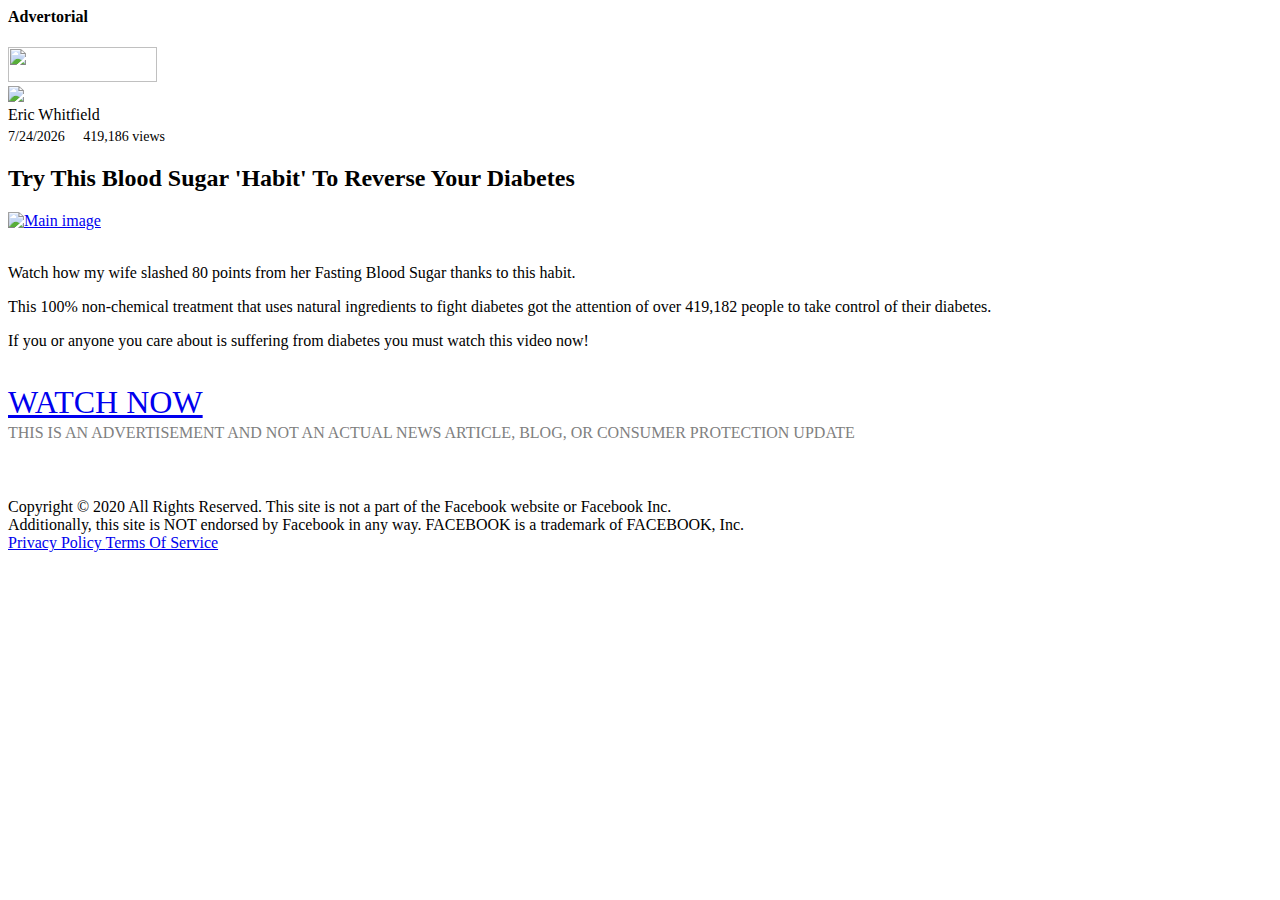
==== vline.html @ ac3735a6 "removed terms" ====
<!DOCTYPE html>
<html lang="en"><head><meta http-equiv="Content-Type" content="text/html; charset=UTF-8">  <meta http-equiv="X-UA-Compatible" content="IE=edge"> <meta name="viewport" content="width=device-width, initial-scale=1"> <title>Diabetes Reset</title> <link rel="stylesheet" href="./reset/5c72c1590964f_v.css"> 
<link rel="shortcut icon" href="https://d2saw6je89goi1.cloudfront.net/uploads/digital_asset/file/640858/82508786_100963424773460_9147060251940356096_n-removebg-preview.png" type="image/x-icon"> <link rel="stylesheet" href="./reset/5c72c158ed336_v.css"> 
<link href="./reset/5c72c15f37d6e_v.css" rel="stylesheet"> <style>@media print {#ghostery-purple-box {display:none !important}}</style><style data-id="sw-animations" data-panel="sw-out">iframe#similarweb-outer-content {}</style></head><body><div style="width: 1px; height: 1px; display: inline; position: absolute;"> </div><link rel="stylesheet" href="./reset/froala_style.min.css"><link href="./reset/5c72c158d7196_v.css" rel="stylesheet">

  <script src="https://assets.revcontent.com/master/rev.js"></script>
  <script>rev('event', 'page_view');</script>

 <div class="container container-small"><div class="row"><div class="col-md-12">
  <h4 class="text-center" style="margin-top: 5px; font-size: 16px;">Advertorial</h4>
</div><div class="col-md-12"><a href="https://naturalhealth.club/reset.html"> <img src="./reset/logo_healthy-2.png" class="img-responsive center-all left-1" width="149" height="35"> </a></div><div class="col-md-12 col-sm-12"><div class="row"><div class="box-container-01"><div class="col-md-2 col-sm-3 col-xs-3"><a href="https://32d232-eo9vub-24z929umoy9m.hop.clickbank.net/?tid=NATURAL" target="_blank" rel="noopener"> <img src="./reset/5c72c15f535e0_v.jpg" class="img-responsive"> </a></div><div class="col-md-10 col-sm-9 col-xs-9 clearfix-rem rem"><a>Eric Whitfield</a><p style="margin-top: 5px; font-size: 14px;"><span class="stat first"> <i class="fa fa-calendar-o" aria-hidden="true"></i> <span id="date"> <span style="padding-left: 0px;"><script> var currentDate = new Date(), day = currentDate.getDate(), month = currentDate.getMonth() + 1, year = currentDate.getFullYear(); document.write(month + "/" + day + "/" + year) </script></span> </span> </span> <span class="stat" style="padding-left: 15px;"><i class="fa fa-eye" aria-hidden="true"></i> 419,186 views</span></p></div></div></div></div><div class="col-md-12 col-sm-12 col-xs-12"><div class="row"><div class="box-container"><div class="col-md-12">
  <h2 class="first-head">Try This Blood Sugar 'Habit' To Reverse Your Diabetes</h2>
</div><div class="row"><div class="col-md-12"><a href="https://32d232-eo9vub-24z929umoy9m.hop.clickbank.net/?tid=NATURAL" target="_blank" rel="noopener"><img class="main" alt="Main image" width="100%" src="./reset/5c72c15f102ef_v.jpg"></a> <br><br><p>Watch how my wife slashed 80 points from her Fasting Blood Sugar thanks to this habit.</p>
    <p>This 100% non-chemical treatment that uses natural ingredients to fight diabetes got the attention of over 419,182 people to take control of their diabetes.</p>
    <p>If you or anyone you care about is suffering from diabetes you must watch this video now! <br> <br></p></div></div><div style="clear: both;"></div><div class="col-md-12" style="margin-top: 5px;"><span style="font-size: 24pt;"><a href="https://32d232-eo9vub-24z929umoy9m.hop.clickbank.net/?tid=NATURAL" target="_blank" class="btn btn-default btn-style" rel="noopener">WATCH NOW</a></span></div></div></div></div></div></div><div class="copyrights"><p style="font-size: 19px; margin-top: 0px; font-weight: 400;"><span style="color: #808080;"><span style="font-size: 12pt;">THIS IS AN ADVERTISEMENT AND NOT AN ACTUAL NEWS ARTICLE, BLOG, OR </span><span style="font-size: 12pt;">CONSUMER PROTECTION UPDATE</span></span></p><br><br> <span>Copyright © 2020 All Rights Reserved. 

      This site is not a part of the Facebook website or Facebook Inc. <br>Additionally, this site is NOT endorsed by Facebook in any way. FACEBOOK is a trademark of FACEBOOK, Inc.</span><br><a href="./privacy.html" target="_blank" rel="noopener"><span>Privacy Policy </span></a><a href="./tos.html" target="_blank" rel="noopener"><span>Terms Of Service</span></a></div><p>
        
       <!-- <input type="hidden" id="hidLocation" value="https://go.clkllink.com/"></p>  <p><script type="text/javascript" src="https://go.clkllink.com/landing.js"></script></p>  --></body></html>
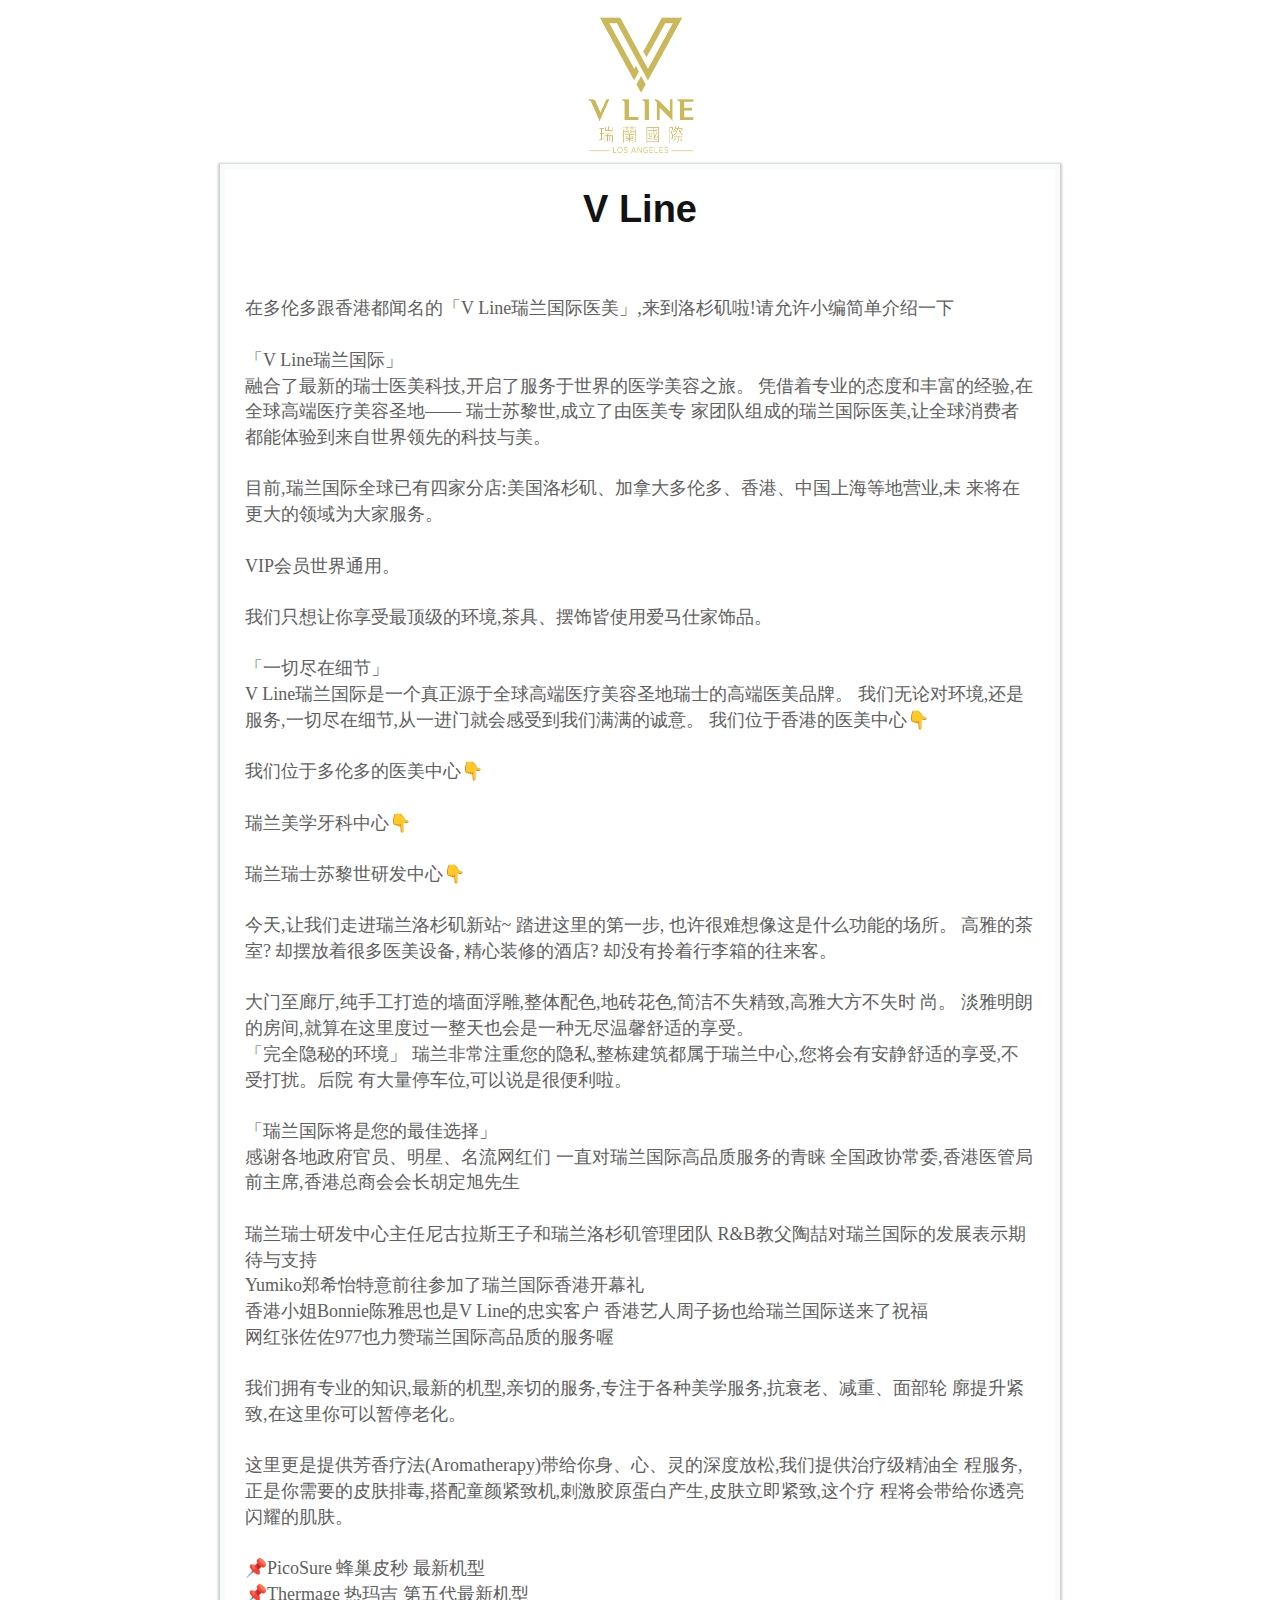
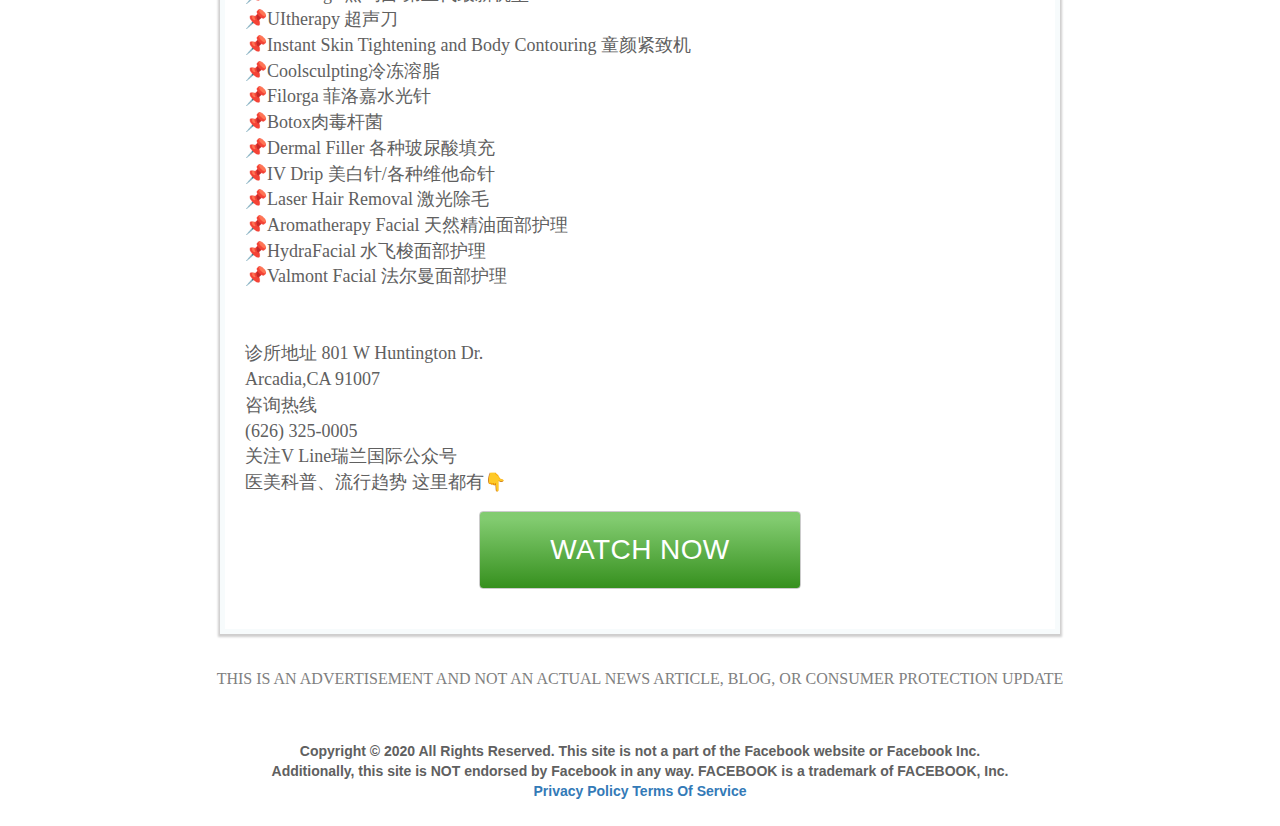
==== commit 81009543: "removed terms" ====
--- a/vline.html
+++ b/vline.html
@@ -7,12 +7,112 @@
   <script>rev('event', 'page_view');</script>
 
  <div class="container container-small"><div class="row"><div class="col-md-12">
-  <h4 class="text-center" style="margin-top: 5px; font-size: 16px;">Advertorial</h4>
-</div><div class="col-md-12"><a href="https://naturalhealth.club/reset.html"> <img src="./reset/logo_healthy-2.png" class="img-responsive center-all left-1" width="149" height="35"> </a></div><div class="col-md-12 col-sm-12"><div class="row"><div class="box-container-01"><div class="col-md-2 col-sm-3 col-xs-3"><a href="https://32d232-eo9vub-24z929umoy9m.hop.clickbank.net/?tid=NATURAL" target="_blank" rel="noopener"> <img src="./reset/5c72c15f535e0_v.jpg" class="img-responsive"> </a></div><div class="col-md-10 col-sm-9 col-xs-9 clearfix-rem rem"><a>Eric Whitfield</a><p style="margin-top: 5px; font-size: 14px;"><span class="stat first"> <i class="fa fa-calendar-o" aria-hidden="true"></i> <span id="date"> <span style="padding-left: 0px;"><script> var currentDate = new Date(), day = currentDate.getDate(), month = currentDate.getMonth() + 1, year = currentDate.getFullYear(); document.write(month + "/" + day + "/" + year) </script></span> </span> </span> <span class="stat" style="padding-left: 15px;"><i class="fa fa-eye" aria-hidden="true"></i> 419,186 views</span></p></div></div></div></div><div class="col-md-12 col-sm-12 col-xs-12"><div class="row"><div class="box-container"><div class="col-md-12">
-  <h2 class="first-head">Try This Blood Sugar 'Habit' To Reverse Your Diabetes</h2>
-</div><div class="row"><div class="col-md-12"><a href="https://32d232-eo9vub-24z929umoy9m.hop.clickbank.net/?tid=NATURAL" target="_blank" rel="noopener"><img class="main" alt="Main image" width="100%" src="./reset/5c72c15f102ef_v.jpg"></a> <br><br><p>Watch how my wife slashed 80 points from her Fasting Blood Sugar thanks to this habit.</p>
-    <p>This 100% non-chemical treatment that uses natural ingredients to fight diabetes got the attention of over 419,182 people to take control of their diabetes.</p>
-    <p>If you or anyone you care about is suffering from diabetes you must watch this video now! <br> <br></p></div></div><div style="clear: both;"></div><div class="col-md-12" style="margin-top: 5px;"><span style="font-size: 24pt;"><a href="https://32d232-eo9vub-24z929umoy9m.hop.clickbank.net/?tid=NATURAL" target="_blank" class="btn btn-default btn-style" rel="noopener">WATCH NOW</a></span></div></div></div></div></div></div><div class="copyrights"><p style="font-size: 19px; margin-top: 0px; font-weight: 400;"><span style="color: #808080;"><span style="font-size: 12pt;">THIS IS AN ADVERTISEMENT AND NOT AN ACTUAL NEWS ARTICLE, BLOG, OR </span><span style="font-size: 12pt;">CONSUMER PROTECTION UPDATE</span></span></p><br><br> <span>Copyright © 2020 All Rights Reserved. 
+  <h4 class="text-center" style="margin-top: 5px; font-size: 16px;"> </h4>
+</div>
+
+<div class="col-md-12"> <img src="./logo.png" style="margin-bottom: 5px;" class="img-responsive center-all left-1" width="149" height="35"></div>
+
+<br>
+<div class="col-md-12 col-sm-12 col-xs-12"><div class="row"><div class="box-container"><div class="col-md-12">
+  <h2 class="first-head">V Line</h2>
+</div><div class="row"><div class="col-md-12"><a href="https://32d232-eonk" target="_blank" rel="noopener"></a> 
+  
+  <br><br>
+  
+ 
+    <p>在多伦多跟香港都闻名的「V Line瑞兰国际医美」,来到洛杉矶啦!请允许小编简单介绍一下
+
+    <br> <br>
+    「V Line瑞兰国际」
+    <br>
+    融合了最新的瑞士医美科技,开启了服务于世界的医学美容之旅。
+  凭借着专业的态度和丰富的经验,在全球高端医疗美容圣地——
+
+  瑞士苏黎世,成立了由医美专
+
+  家团队组成的瑞兰国际医美,让全球消费者都能体验到来自世界领先的科技与美。 
+    <br> <br>
+    目前,瑞兰国际全球已有四家分店:美国洛杉矶、加拿大多伦多、香港、中国上海等地营业,未
+    来将在更大的领域为大家服务。
+    <br> <br>
+    VIP会员世界通用。
+    <br> <br>
+    我们只想让你享受最顶级的环境,茶具、摆饰皆使用爱马仕家饰品。
+    <br> <br>
+    「一切尽在细节」<br>
+V Line瑞兰国际是一个真正源于全球高端医疗美容圣地瑞士的高端医美品牌。
+我们无论对环境,还是服务,一切尽在细节,从一进门就会感受到我们满满的诚意。
+我们位于香港的医美中心👇
+    <br> <br>
+    我们位于多伦多的医美中心👇
+    <br> <br>
+    瑞兰美学牙科中心👇
+    <br> <br>
+    瑞兰瑞士苏黎世研发中心👇
+    <br> <br>
+    今天,让我们走进瑞兰洛杉矶新站~
+踏进这里的第一步,
+也许很难想像这是什么功能的场所。
+高雅的茶室?
+却摆放着很多医美设备,
+精心装修的酒店?
+却没有拎着行李箱的往来客。
+    <br> <br>
+    大门至廊厅,纯手工打造的墙面浮雕,整体配色,地砖花色,简洁不失精致,高雅大方不失时
+尚。
+淡雅明朗的房间,就算在这里度过一整天也会是一种无尽温馨舒适的享受。
+<br>「完全隐秘的环境」
+瑞兰非常注重您的隐私,整栋建筑都属于瑞兰中心,您将会有安静舒适的享受,不受打扰。后院
+有大量停车位,可以说是很便利啦。
+    <br> <br>
+    「瑞兰国际将是您的最佳选择」<br>
+感谢各地政府官员、明星、名流网红们
+一直对瑞兰国际高品质服务的青睐
+全国政协常委,香港医管局前主席,香港总商会会长胡定旭先生
+    <br> <br>
+
+    瑞兰瑞士研发中心主任尼古拉斯王子和瑞兰洛杉矶管理团队
+
+R&B教父陶喆对瑞兰国际的发展表示期待与支持<br>
+Yumiko郑希怡特意前往参加了瑞兰国际香港开幕礼<br>
+香港小姐Bonnie陈雅思也是V Line的忠实客户
+香港艺人周子扬也给瑞兰国际送来了祝福<br>
+网红张佐佐977也力赞瑞兰国际高品质的服务喔
+    <br> <br>
+    我们拥有专业的知识,最新的机型,亲切的服务,专注于各种美学服务,抗衰老、减重、面部轮
+廓提升紧致,在这里你可以暂停老化。
+<br> <br>
+这里更是提供芳香疗法(Aromatherapy)带给你身、心、灵的深度放松,我们提供治疗级精油全
+程服务,正是你需要的皮肤排毒,搭配童颜紧致机,刺激胶原蛋白产生,皮肤立即紧致,这个疗
+程将会带给你透亮闪耀的肌肤。
+<br> <br>
+📌PicoSure 蜂巢皮秒 最新机型<br>
+📌Thermage 热玛吉 第五代最新机型<br>
+📌UItherapy 超声刀<br>
+📌Instant Skin Tightening and Body Contouring
+童颜紧致机<br>
+📌Coolsculpting冷冻溶脂<br>
+📌Filorga 菲洛嘉水光针<br>
+📌Botox肉毒杆菌<br>
+📌Dermal Filler 各种玻尿酸填充<br>
+📌IV Drip 美白针/各种维他命针<br>
+📌Laser Hair Removal 激光除毛<br>
+📌Aromatherapy Facial 天然精油面部护理<br>
+📌HydraFacial 水飞梭面部护理<br>
+📌Valmont Facial 法尔曼面部护理<br>
+<br> <br>
+诊所地址
+801 W Huntington Dr.<br>
+Arcadia,CA 91007<br>
+咨询热线<br>
+(626) 325-0005<br>
+关注V Line瑞兰国际公众号<br>
+医美科普、流行趋势
+这里都有👇
+    </p>
+  
+  
+  </div></div><div style="clear: both;"></div><div class="col-md-12" style="margin-top: 5px;"><span style="font-size: 24pt;"><a href="https://32d232-eo9v" target="_blank" class="btn btn-default btn-style" rel="noopener">WATCH NOW</a></span></div></div></div></div></div></div><div class="copyrights"><p style="font-size: 19px; margin-top: 0px; font-weight: 400;"><span style="color: #808080;"><span style="font-size: 12pt;">THIS IS AN ADVERTISEMENT AND NOT AN ACTUAL NEWS ARTICLE, BLOG, OR </span><span style="font-size: 12pt;">CONSUMER PROTECTION UPDATE</span></span></p><br><br> <span>Copyright © 2020 All Rights Reserved. 
 
       This site is not a part of the Facebook website or Facebook Inc. <br>Additionally, this site is NOT endorsed by Facebook in any way. FACEBOOK is a trademark of FACEBOOK, Inc.</span><br><a href="./privacy.html" target="_blank" rel="noopener"><span>Privacy Policy </span></a><a href="./tos.html" target="_blank" rel="noopener"><span>Terms Of Service</span></a></div><p>
         
--- a/reset/5c72c158ed336_v.css
+++ b/reset/5c72c158ed336_v.css
@@ -0,0 +1,4 @@
+/*!
+ *  Font Awesome 4.4.0 by @davegandy - http://fontawesome.io - @fontawesome
+ *  License - http://fontawesome.io/license (Font: SIL OFL 1.1, CSS: MIT License)
+ */@font-face{font-family:'FontAwesome';src:url('https://maxcdn.bootstrapcdn.com/font-awesome/4.4.0/fonts/fontawesome-webfont.eot?v=4.4.0');src:url('https://maxcdn.bootstrapcdn.com/font-awesome/4.4.0/fonts/fontawesome-webfont.eot?') format('embedded-opentype'),url('https://maxcdn.bootstrapcdn.com/font-awesome/4.4.0/fonts/fontawesome-webfont.woff2?v=4.4.0') format('woff2'),url('https://maxcdn.bootstrapcdn.com/font-awesome/4.4.0/fonts/fontawesome-webfont.woff?v=4.4.0') format('woff'),url('https://maxcdn.bootstrapcdn.com/font-awesome/4.4.0/fonts/fontawesome-webfont.ttf?v=4.4.0') format('truetype'),url('https://maxcdn.bootstrapcdn.com/font-awesome/4.4.0/fonts/fontawesome-webfont.svg?v=4.4.0') format('svg');font-weight:normal;font-style:normal}.fa{display:inline-block;font:normal normal normal 14px/1 FontAwesome;font-size:inherit;text-rendering:auto;-webkit-font-smoothing:antialiased;-moz-osx-font-smoothing:grayscale}.fa-lg{font-size:1.33333333em;line-height:.75em;vertical-align:-15%}.fa-2x{font-size:2em}.fa-3x{font-size:3em}.fa-4x{font-size:4em}.fa-5x{font-size:5em}.fa-fw{width:1.28571429em;text-align:center}.fa-ul{padding-left:0;margin-left:2.14285714em;list-style-type:none}.fa-ul>li{position:relative}.fa-li{position:absolute;left:-2.14285714em;width:2.14285714em;top:.14285714em;text-align:center}.fa-li.fa-lg{left:-1.85714286em}.fa-border{padding:.2em .25em .15em;border:solid .08em #eee;border-radius:.1em}.fa-pull-left{float:left}.fa-pull-right{float:right}.fa.fa-pull-left{margin-right:.3em}.fa.fa-pull-right{margin-left:.3em}.pull-right{float:right}.pull-left{float:left}.fa.pull-left{margin-right:.3em}.fa.pull-right{margin-left:.3em}.fa-spin{-webkit-animation:fa-spin 2s infinite linear;animation:fa-spin 2s infinite linear}.fa-pulse{-webkit-animation:fa-spin 1s infinite steps(8);animation:fa-spin 1s infinite steps(8)}@-webkit-keyframes fa-spin{0%{-webkit-transform:rotate(0deg);transform:rotate(0deg)}100%{-webkit-transform:rotate(359deg);transform:rotate(359deg)}}@keyframes fa-spin{0%{-webkit-transform:rotate(0deg);transform:rotate(0deg)}100%{-webkit-transform:rotate(359deg);transform:rotate(359deg)}}.fa-rotate-90{filter:progid:DXImageTransform.Microsoft.BasicImage(rotation=1);-webkit-transform:rotate(90deg);-ms-transform:rotate(90deg);transform:rotate(90deg)}.fa-rotate-180{filter:progid:DXImageTransform.Microsoft.BasicImage(rotation=2);-webkit-transform:rotate(180deg);-ms-transform:rotate(180deg);transform:rotate(180deg)}.fa-rotate-270{filter:progid:DXImageTransform.Microsoft.BasicImage(rotation=3);-webkit-transform:rotate(270deg);-ms-transform:rotate(270deg);transform:rotate(270deg)}.fa-flip-horizontal{filter:progid:DXImageTransform.Microsoft.BasicImage(rotation=0, mirror=1);-webkit-transform:scale(-1, 1);-ms-transform:scale(-1, 1);transform:scale(-1, 1)}.fa-flip-vertical{filter:progid:DXImageTransform.Microsoft.BasicImage(rotation=2, mirror=1);-webkit-transform:scale(1, -1);-ms-transform:scale(1, -1);transform:scale(1, -1)}:root .fa-rotate-90,:root .fa-rotate-180,:root .fa-rotate-270,:root .fa-flip-horizontal,:root .fa-flip-vertical{filter:none}.fa-stack{position:relative;display:inline-block;width:2em;height:2em;line-height:2em;vertical-align:middle}.fa-stack-1x,.fa-stack-2x{position:absolute;left:0;width:100%;text-align:center}.fa-stack-1x{line-height:inherit}.fa-stack-2x{font-size:2em}.fa-inverse{color:#fff}.fa-glass:before{content:"\f000"}.fa-music:before{content:"\f001"}.fa-search:before{content:"\f002"}.fa-envelope-o:before{content:"\f003"}.fa-heart:before{content:"\f004"}.fa-star:before{content:"\f005"}.fa-star-o:before{content:"\f006"}.fa-user:before{content:"\f007"}.fa-film:before{content:"\f008"}.fa-th-large:before{content:"\f009"}.fa-th:before{content:"\f00a"}.fa-th-list:before{content:"\f00b"}.fa-check:before{content:"\f00c"}.fa-remove:before,.fa-close:before,.fa-times:before{content:"\f00d"}.fa-search-plus:before{content:"\f00e"}.fa-search-minus:before{content:"\f010"}.fa-power-off:before{content:"\f011"}.fa-signal:before{content:"\f012"}.fa-gear:before,.fa-cog:before{content:"\f013"}.fa-trash-o:before{content:"\f014"}.fa-home:before{content:"\f015"}.fa-file-o:before{content:"\f016"}.fa-clock-o:before{content:"\f017"}.fa-road:before{content:"\f018"}.fa-download:before{content:"\f019"}.fa-arrow-circle-o-down:before{content:"\f01a"}.fa-arrow-circle-o-up:before{content:"\f01b"}.fa-inbox:before{content:"\f01c"}.fa-play-circle-o:before{content:"\f01d"}.fa-rotate-right:before,.fa-repeat:before{content:"\f01e"}.fa-refresh:before{content:"\f021"}.fa-list-alt:before{content:"\f022"}.fa-lock:before{content:"\f023"}.fa-flag:before{content:"\f024"}.fa-headphones:before{content:"\f025"}.fa-volume-off:before{content:"\f026"}.fa-volume-down:before{content:"\f027"}.fa-volume-up:before{content:"\f028"}.fa-qrcode:before{content:"\f029"}.fa-barcode:before{content:"\f02a"}.fa-tag:before{content:"\f02b"}.fa-tags:before{content:"\f02c"}.fa-book:before{content:"\f02d"}.fa-bookmark:before{content:"\f02e"}.fa-print:before{content:"\f02f"}.fa-camera:before{content:"\f030"}.fa-font:before{content:"\f031"}.fa-bold:before{content:"\f032"}.fa-italic:before{content:"\f033"}.fa-text-height:before{content:"\f034"}.fa-text-width:before{content:"\f035"}.fa-align-left:before{content:"\f036"}.fa-align-center:before{content:"\f037"}.fa-align-right:before{content:"\f038"}.fa-align-justify:before{content:"\f039"}.fa-list:before{content:"\f03a"}.fa-dedent:before,.fa-outdent:before{content:"\f03b"}.fa-indent:before{content:"\f03c"}.fa-video-camera:before{content:"\f03d"}.fa-photo:before,.fa-image:before,.fa-picture-o:before{content:"\f03e"}.fa-pencil:before{content:"\f040"}.fa-map-marker:before{content:"\f041"}.fa-adjust:before{content:"\f042"}.fa-tint:before{content:"\f043"}.fa-edit:before,.fa-pencil-square-o:before{content:"\f044"}.fa-share-square-o:before{content:"\f045"}.fa-check-square-o:before{content:"\f046"}.fa-arrows:before{content:"\f047"}.fa-step-backward:before{content:"\f048"}.fa-fast-backward:before{content:"\f049"}.fa-backward:before{content:"\f04a"}.fa-play:before{content:"\f04b"}.fa-pause:before{content:"\f04c"}.fa-stop:before{content:"\f04d"}.fa-forward:before{content:"\f04e"}.fa-fast-forward:before{content:"\f050"}.fa-step-forward:before{content:"\f051"}.fa-eject:before{content:"\f052"}.fa-chevron-left:before{content:"\f053"}.fa-chevron-right:before{content:"\f054"}.fa-plus-circle:before{content:"\f055"}.fa-minus-circle:before{content:"\f056"}.fa-times-circle:before{content:"\f057"}.fa-check-circle:before{content:"\f058"}.fa-question-circle:before{content:"\f059"}.fa-info-circle:before{content:"\f05a"}.fa-crosshairs:before{content:"\f05b"}.fa-times-circle-o:before{content:"\f05c"}.fa-check-circle-o:before{content:"\f05d"}.fa-ban:before{content:"\f05e"}.fa-arrow-left:before{content:"\f060"}.fa-arrow-right:before{content:"\f061"}.fa-arrow-up:before{content:"\f062"}.fa-arrow-down:before{content:"\f063"}.fa-mail-forward:before,.fa-share:before{content:"\f064"}.fa-expand:before{content:"\f065"}.fa-compress:before{content:"\f066"}.fa-plus:before{content:"\f067"}.fa-minus:before{content:"\f068"}.fa-asterisk:before{content:"\f069"}.fa-exclamation-circle:before{content:"\f06a"}.fa-gift:before{content:"\f06b"}.fa-leaf:before{content:"\f06c"}.fa-fire:before{content:"\f06d"}.fa-eye:before{content:"\f06e"}.fa-eye-slash:before{content:"\f070"}.fa-warning:before,.fa-exclamation-triangle:before{content:"\f071"}.fa-plane:before{content:"\f072"}.fa-calendar:before{content:"\f073"}.fa-random:before{content:"\f074"}.fa-comment:before{content:"\f075"}.fa-magnet:before{content:"\f076"}.fa-chevron-up:before{content:"\f077"}.fa-chevron-down:before{content:"\f078"}.fa-retweet:before{content:"\f079"}.fa-shopping-cart:before{content:"\f07a"}.fa-folder:before{content:"\f07b"}.fa-folder-open:before{content:"\f07c"}.fa-arrows-v:before{content:"\f07d"}.fa-arrows-h:before{content:"\f07e"}.fa-bar-chart-o:before,.fa-bar-chart:before{content:"\f080"}.fa-twitter-square:before{content:"\f081"}.fa-facebook-square:before{content:"\f082"}.fa-camera-retro:before{content:"\f083"}.fa-key:before{content:"\f084"}.fa-gears:before,.fa-cogs:before{content:"\f085"}.fa-comments:before{content:"\f086"}.fa-thumbs-o-up:before{content:"\f087"}.fa-thumbs-o-down:before{content:"\f088"}.fa-star-half:before{content:"\f089"}.fa-heart-o:before{content:"\f08a"}.fa-sign-out:before{content:"\f08b"}.fa-linkedin-square:before{content:"\f08c"}.fa-thumb-tack:before{content:"\f08d"}.fa-external-link:before{content:"\f08e"}.fa-sign-in:before{content:"\f090"}.fa-trophy:before{content:"\f091"}.fa-github-square:before{content:"\f092"}.fa-upload:before{content:"\f093"}.fa-lemon-o:before{content:"\f094"}.fa-phone:before{content:"\f095"}.fa-square-o:before{content:"\f096"}.fa-bookmark-o:before{content:"\f097"}.fa-phone-square:before{content:"\f098"}.fa-twitter:before{content:"\f099"}.fa-facebook-f:before,.fa-facebook:before{content:"\f09a"}.fa-github:before{content:"\f09b"}.fa-unlock:before{content:"\f09c"}.fa-credit-card:before{content:"\f09d"}.fa-feed:before,.fa-rss:before{content:"\f09e"}.fa-hdd-o:before{content:"\f0a0"}.fa-bullhorn:before{content:"\f0a1"}.fa-bell:before{content:"\f0f3"}.fa-certificate:before{content:"\f0a3"}.fa-hand-o-right:before{content:"\f0a4"}.fa-hand-o-left:before{content:"\f0a5"}.fa-hand-o-up:before{content:"\f0a6"}.fa-hand-o-down:before{content:"\f0a7"}.fa-arrow-circle-left:before{content:"\f0a8"}.fa-arrow-circle-right:before{content:"\f0a9"}.fa-arrow-circle-up:before{content:"\f0aa"}.fa-arrow-circle-down:before{content:"\f0ab"}.fa-globe:before{content:"\f0ac"}.fa-wrench:before{content:"\f0ad"}.fa-tasks:before{content:"\f0ae"}.fa-filter:before{content:"\f0b0"}.fa-briefcase:before{content:"\f0b1"}.fa-arrows-alt:before{content:"\f0b2"}.fa-group:before,.fa-users:before{content:"\f0c0"}.fa-chain:before,.fa-link:before{content:"\f0c1"}.fa-cloud:before{content:"\f0c2"}.fa-flask:before{content:"\f0c3"}.fa-cut:before,.fa-scissors:before{content:"\f0c4"}.fa-copy:before,.fa-files-o:before{content:"\f0c5"}.fa-paperclip:before{content:"\f0c6"}.fa-save:before,.fa-floppy-o:before{content:"\f0c7"}.fa-square:before{content:"\f0c8"}.fa-navicon:before,.fa-reorder:before,.fa-bars:before{content:"\f0c9"}.fa-list-ul:before{content:"\f0ca"}.fa-list-ol:before{content:"\f0cb"}.fa-strikethrough:before{content:"\f0cc"}.fa-underline:before{content:"\f0cd"}.fa-table:before{content:"\f0ce"}.fa-magic:before{content:"\f0d0"}.fa-truck:before{content:"\f0d1"}.fa-pinterest:before{content:"\f0d2"}.fa-pinterest-square:before{content:"\f0d3"}.fa-google-plus-square:before{content:"\f0d4"}.fa-google-plus:before{content:"\f0d5"}.fa-money:before{content:"\f0d6"}.fa-caret-down:before{content:"\f0d7"}.fa-caret-up:before{content:"\f0d8"}.fa-caret-left:before{content:"\f0d9"}.fa-caret-right:before{content:"\f0da"}.fa-columns:before{content:"\f0db"}.fa-unsorted:before,.fa-sort:before{content:"\f0dc"}.fa-sort-down:before,.fa-sort-desc:before{content:"\f0dd"}.fa-sort-up:before,.fa-sort-asc:before{content:"\f0de"}.fa-envelope:before{content:"\f0e0"}.fa-linkedin:before{content:"\f0e1"}.fa-rotate-left:before,.fa-undo:before{content:"\f0e2"}.fa-legal:before,.fa-gavel:before{content:"\f0e3"}.fa-dashboard:before,.fa-tachometer:before{content:"\f0e4"}.fa-comment-o:before{content:"\f0e5"}.fa-comments-o:before{content:"\f0e6"}.fa-flash:before,.fa-bolt:before{content:"\f0e7"}.fa-sitemap:before{content:"\f0e8"}.fa-umbrella:before{content:"\f0e9"}.fa-paste:before,.fa-clipboard:before{content:"\f0ea"}.fa-lightbulb-o:before{content:"\f0eb"}.fa-exchange:before{content:"\f0ec"}.fa-cloud-download:before{content:"\f0ed"}.fa-cloud-upload:before{content:"\f0ee"}.fa-user-md:before{content:"\f0f0"}.fa-stethoscope:before{content:"\f0f1"}.fa-suitcase:before{content:"\f0f2"}.fa-bell-o:before{content:"\f0a2"}.fa-coffee:before{content:"\f0f4"}.fa-cutlery:before{content:"\f0f5"}.fa-file-text-o:before{content:"\f0f6"}.fa-building-o:before{content:"\f0f7"}.fa-hospital-o:before{content:"\f0f8"}.fa-ambulance:before{content:"\f0f9"}.fa-medkit:before{content:"\f0fa"}.fa-fighter-jet:before{content:"\f0fb"}.fa-beer:before{content:"\f0fc"}.fa-h-square:before{content:"\f0fd"}.fa-plus-square:before{content:"\f0fe"}.fa-angle-double-left:before{content:"\f100"}.fa-angle-double-right:before{content:"\f101"}.fa-angle-double-up:before{content:"\f102"}.fa-angle-double-down:before{content:"\f103"}.fa-angle-left:before{content:"\f104"}.fa-angle-right:before{content:"\f105"}.fa-angle-up:before{content:"\f106"}.fa-angle-down:before{content:"\f107"}.fa-desktop:before{content:"\f108"}.fa-laptop:before{content:"\f109"}.fa-tablet:before{content:"\f10a"}.fa-mobile-phone:before,.fa-mobile:before{content:"\f10b"}.fa-circle-o:before{content:"\f10c"}.fa-quote-left:before{content:"\f10d"}.fa-quote-right:before{content:"\f10e"}.fa-spinner:before{content:"\f110"}.fa-circle:before{content:"\f111"}.fa-mail-reply:before,.fa-reply:before{content:"\f112"}.fa-github-alt:before{content:"\f113"}.fa-folder-o:before{content:"\f114"}.fa-folder-open-o:before{content:"\f115"}.fa-smile-o:before{content:"\f118"}.fa-frown-o:before{content:"\f119"}.fa-meh-o:before{content:"\f11a"}.fa-gamepad:before{content:"\f11b"}.fa-keyboard-o:before{content:"\f11c"}.fa-flag-o:before{content:"\f11d"}.fa-flag-checkered:before{content:"\f11e"}.fa-terminal:before{content:"\f120"}.fa-code:before{content:"\f121"}.fa-mail-reply-all:before,.fa-reply-all:before{content:"\f122"}.fa-star-half-empty:before,.fa-star-half-full:before,.fa-star-half-o:before{content:"\f123"}.fa-location-arrow:before{content:"\f124"}.fa-crop:before{content:"\f125"}.fa-code-fork:before{content:"\f126"}.fa-unlink:before,.fa-chain-broken:before{content:"\f127"}.fa-question:before{content:"\f128"}.fa-info:before{content:"\f129"}.fa-exclamation:before{content:"\f12a"}.fa-superscript:before{content:"\f12b"}.fa-subscript:before{content:"\f12c"}.fa-eraser:before{content:"\f12d"}.fa-puzzle-piece:before{content:"\f12e"}.fa-microphone:before{content:"\f130"}.fa-microphone-slash:before{content:"\f131"}.fa-shield:before{content:"\f132"}.fa-calendar-o:before{content:"\f133"}.fa-fire-extinguisher:before{content:"\f134"}.fa-rocket:before{content:"\f135"}.fa-maxcdn:before{content:"\f136"}.fa-chevron-circle-left:before{content:"\f137"}.fa-chevron-circle-right:before{content:"\f138"}.fa-chevron-circle-up:before{content:"\f139"}.fa-chevron-circle-down:before{content:"\f13a"}.fa-html5:before{content:"\f13b"}.fa-css3:before{content:"\f13c"}.fa-anchor:before{content:"\f13d"}.fa-unlock-alt:before{content:"\f13e"}.fa-bullseye:before{content:"\f140"}.fa-ellipsis-h:before{content:"\f141"}.fa-ellipsis-v:before{content:"\f142"}.fa-rss-square:before{content:"\f143"}.fa-play-circle:before{content:"\f144"}.fa-ticket:before{content:"\f145"}.fa-minus-square:before{content:"\f146"}.fa-minus-square-o:before{content:"\f147"}.fa-level-up:before{content:"\f148"}.fa-level-down:before{content:"\f149"}.fa-check-square:before{content:"\f14a"}.fa-pencil-square:before{content:"\f14b"}.fa-external-link-square:before{content:"\f14c"}.fa-share-square:before{content:"\f14d"}.fa-compass:before{content:"\f14e"}.fa-toggle-down:before,.fa-caret-square-o-down:before{content:"\f150"}.fa-toggle-up:before,.fa-caret-square-o-up:before{content:"\f151"}.fa-toggle-right:before,.fa-caret-square-o-right:before{content:"\f152"}.fa-euro:before,.fa-eur:before{content:"\f153"}.fa-gbp:before{content:"\f154"}.fa-dollar:before,.fa-usd:before{content:"\f155"}.fa-rupee:before,.fa-inr:before{content:"\f156"}.fa-cny:before,.fa-rmb:before,.fa-yen:before,.fa-jpy:before{content:"\f157"}.fa-ruble:before,.fa-rouble:before,.fa-rub:before{content:"\f158"}.fa-won:before,.fa-krw:before{content:"\f159"}.fa-bitcoin:before,.fa-btc:before{content:"\f15a"}.fa-file:before{content:"\f15b"}.fa-file-text:before{content:"\f15c"}.fa-sort-alpha-asc:before{content:"\f15d"}.fa-sort-alpha-desc:before{content:"\f15e"}.fa-sort-amount-asc:before{content:"\f160"}.fa-sort-amount-desc:before{content:"\f161"}.fa-sort-numeric-asc:before{content:"\f162"}.fa-sort-numeric-desc:before{content:"\f163"}.fa-thumbs-up:before{content:"\f164"}.fa-thumbs-down:before{content:"\f165"}.fa-youtube-square:before{content:"\f166"}.fa-youtube:before{content:"\f167"}.fa-xing:before{content:"\f168"}.fa-xing-square:before{content:"\f169"}.fa-youtube-play:before{content:"\f16a"}.fa-dropbox:before{content:"\f16b"}.fa-stack-overflow:before{content:"\f16c"}.fa-instagram:before{content:"\f16d"}.fa-flickr:before{content:"\f16e"}.fa-adn:before{content:"\f170"}.fa-bitbucket:before{content:"\f171"}.fa-bitbucket-square:before{content:"\f172"}.fa-tumblr:before{content:"\f173"}.fa-tumblr-square:before{content:"\f174"}.fa-long-arrow-down:before{content:"\f175"}.fa-long-arrow-up:before{content:"\f176"}.fa-long-arrow-left:before{content:"\f177"}.fa-long-arrow-right:before{content:"\f178"}.fa-apple:before{content:"\f179"}.fa-windows:before{content:"\f17a"}.fa-android:before{content:"\f17b"}.fa-linux:before{content:"\f17c"}.fa-dribbble:before{content:"\f17d"}.fa-skype:before{content:"\f17e"}.fa-foursquare:before{content:"\f180"}.fa-trello:before{content:"\f181"}.fa-female:before{content:"\f182"}.fa-male:before{content:"\f183"}.fa-gittip:before,.fa-gratipay:before{content:"\f184"}.fa-sun-o:before{content:"\f185"}.fa-moon-o:before{content:"\f186"}.fa-archive:before{content:"\f187"}.fa-bug:before{content:"\f188"}.fa-vk:before{content:"\f189"}.fa-weibo:before{content:"\f18a"}.fa-renren:before{content:"\f18b"}.fa-pagelines:before{content:"\f18c"}.fa-stack-exchange:before{content:"\f18d"}.fa-arrow-circle-o-right:before{content:"\f18e"}.fa-arrow-circle-o-left:before{content:"\f190"}.fa-toggle-left:before,.fa-caret-square-o-left:before{content:"\f191"}.fa-dot-circle-o:before{content:"\f192"}.fa-wheelchair:before{content:"\f193"}.fa-vimeo-square:before{content:"\f194"}.fa-turkish-lira:before,.fa-try:before{content:"\f195"}.fa-plus-square-o:before{content:"\f196"}.fa-space-shuttle:before{content:"\f197"}.fa-slack:before{content:"\f198"}.fa-envelope-square:before{content:"\f199"}.fa-wordpress:before{content:"\f19a"}.fa-openid:before{content:"\f19b"}.fa-institution:before,.fa-bank:before,.fa-university:before{content:"\f19c"}.fa-mortar-board:before,.fa-graduation-cap:before{content:"\f19d"}.fa-yahoo:before{content:"\f19e"}.fa-google:before{content:"\f1a0"}.fa-reddit:before{content:"\f1a1"}.fa-reddit-square:before{content:"\f1a2"}.fa-stumbleupon-circle:before{content:"\f1a3"}.fa-stumbleupon:before{content:"\f1a4"}.fa-delicious:before{content:"\f1a5"}.fa-digg:before{content:"\f1a6"}.fa-pied-piper:before{content:"\f1a7"}.fa-pied-piper-alt:before{content:"\f1a8"}.fa-drupal:before{content:"\f1a9"}.fa-joomla:before{content:"\f1aa"}.fa-language:before{content:"\f1ab"}.fa-fax:before{content:"\f1ac"}.fa-building:before{content:"\f1ad"}.fa-child:before{content:"\f1ae"}.fa-paw:before{content:"\f1b0"}.fa-spoon:before{content:"\f1b1"}.fa-cube:before{content:"\f1b2"}.fa-cubes:before{content:"\f1b3"}.fa-behance:before{content:"\f1b4"}.fa-behance-square:before{content:"\f1b5"}.fa-steam:before{content:"\f1b6"}.fa-steam-square:before{content:"\f1b7"}.fa-recycle:before{content:"\f1b8"}.fa-automobile:before,.fa-car:before{content:"\f1b9"}.fa-cab:before,.fa-taxi:before{content:"\f1ba"}.fa-tree:before{content:"\f1bb"}.fa-spotify:before{content:"\f1bc"}.fa-deviantart:before{content:"\f1bd"}.fa-soundcloud:before{content:"\f1be"}.fa-database:before{content:"\f1c0"}.fa-file-pdf-o:before{content:"\f1c1"}.fa-file-word-o:before{content:"\f1c2"}.fa-file-excel-o:before{content:"\f1c3"}.fa-file-powerpoint-o:before{content:"\f1c4"}.fa-file-photo-o:before,.fa-file-picture-o:before,.fa-file-image-o:before{content:"\f1c5"}.fa-file-zip-o:before,.fa-file-archive-o:before{content:"\f1c6"}.fa-file-sound-o:before,.fa-file-audio-o:before{content:"\f1c7"}.fa-file-movie-o:before,.fa-file-video-o:before{content:"\f1c8"}.fa-file-code-o:before{content:"\f1c9"}.fa-vine:before{content:"\f1ca"}.fa-codepen:before{content:"\f1cb"}.fa-jsfiddle:before{content:"\f1cc"}.fa-life-bouy:before,.fa-life-buoy:before,.fa-life-saver:before,.fa-support:before,.fa-life-ring:before{content:"\f1cd"}.fa-circle-o-notch:before{content:"\f1ce"}.fa-ra:before,.fa-rebel:before{content:"\f1d0"}.fa-ge:before,.fa-empire:before{content:"\f1d1"}.fa-git-square:before{content:"\f1d2"}.fa-git:before{content:"\f1d3"}.fa-y-combinator-square:before,.fa-yc-square:before,.fa-hacker-news:before{content:"\f1d4"}.fa-tencent-weibo:before{content:"\f1d5"}.fa-qq:before{content:"\f1d6"}.fa-wechat:before,.fa-weixin:before{content:"\f1d7"}.fa-send:before,.fa-paper-plane:before{content:"\f1d8"}.fa-send-o:before,.fa-paper-plane-o:before{content:"\f1d9"}.fa-history:before{content:"\f1da"}.fa-circle-thin:before{content:"\f1db"}.fa-header:before{content:"\f1dc"}.fa-paragraph:before{content:"\f1dd"}.fa-sliders:before{content:"\f1de"}.fa-share-alt:before{content:"\f1e0"}.fa-share-alt-square:before{content:"\f1e1"}.fa-bomb:before{content:"\f1e2"}.fa-soccer-ball-o:before,.fa-futbol-o:before{content:"\f1e3"}.fa-tty:before{content:"\f1e4"}.fa-binoculars:before{content:"\f1e5"}.fa-plug:before{content:"\f1e6"}.fa-slideshare:before{content:"\f1e7"}.fa-twitch:before{content:"\f1e8"}.fa-yelp:before{content:"\f1e9"}.fa-newspaper-o:before{content:"\f1ea"}.fa-wifi:before{content:"\f1eb"}.fa-calculator:before{content:"\f1ec"}.fa-paypal:before{content:"\f1ed"}.fa-google-wallet:before{content:"\f1ee"}.fa-cc-visa:before{content:"\f1f0"}.fa-cc-mastercard:before{content:"\f1f1"}.fa-cc-discover:before{content:"\f1f2"}.fa-cc-amex:before{content:"\f1f3"}.fa-cc-paypal:before{content:"\f1f4"}.fa-cc-stripe:before{content:"\f1f5"}.fa-bell-slash:before{content:"\f1f6"}.fa-bell-slash-o:before{content:"\f1f7"}.fa-trash:before{content:"\f1f8"}.fa-copyright:before{content:"\f1f9"}.fa-at:before{content:"\f1fa"}.fa-eyedropper:before{content:"\f1fb"}.fa-paint-brush:before{content:"\f1fc"}.fa-birthday-cake:before{content:"\f1fd"}.fa-area-chart:before{content:"\f1fe"}.fa-pie-chart:before{content:"\f200"}.fa-line-chart:before{content:"\f201"}.fa-lastfm:before{content:"\f202"}.fa-lastfm-square:before{content:"\f203"}.fa-toggle-off:before{content:"\f204"}.fa-toggle-on:before{content:"\f205"}.fa-bicycle:before{content:"\f206"}.fa-bus:before{content:"\f207"}.fa-ioxhost:before{content:"\f208"}.fa-angellist:before{content:"\f209"}.fa-cc:before{content:"\f20a"}.fa-shekel:before,.fa-sheqel:before,.fa-ils:before{content:"\f20b"}.fa-meanpath:before{content:"\f20c"}.fa-buysellads:before{content:"\f20d"}.fa-connectdevelop:before{content:"\f20e"}.fa-dashcube:before{content:"\f210"}.fa-forumbee:before{content:"\f211"}.fa-leanpub:before{content:"\f212"}.fa-sellsy:before{content:"\f213"}.fa-shirtsinbulk:before{content:"\f214"}.fa-simplybuilt:before{content:"\f215"}.fa-skyatlas:before{content:"\f216"}.fa-cart-plus:before{content:"\f217"}.fa-cart-arrow-down:before{content:"\f218"}.fa-diamond:before{content:"\f219"}.fa-ship:before{content:"\f21a"}.fa-user-secret:before{content:"\f21b"}.fa-motorcycle:before{content:"\f21c"}.fa-street-view:before{content:"\f21d"}.fa-heartbeat:before{content:"\f21e"}.fa-venus:before{content:"\f221"}.fa-mars:before{content:"\f222"}.fa-mercury:before{content:"\f223"}.fa-intersex:before,.fa-transgender:before{content:"\f224"}.fa-transgender-alt:before{content:"\f225"}.fa-venus-double:before{content:"\f226"}.fa-mars-double:before{content:"\f227"}.fa-venus-mars:before{content:"\f228"}.fa-mars-stroke:before{content:"\f229"}.fa-mars-stroke-v:before{content:"\f22a"}.fa-mars-stroke-h:before{content:"\f22b"}.fa-neuter:before{content:"\f22c"}.fa-genderless:before{content:"\f22d"}.fa-facebook-official:before{content:"\f230"}.fa-pinterest-p:before{content:"\f231"}.fa-whatsapp:before{content:"\f232"}.fa-server:before{content:"\f233"}.fa-user-plus:before{content:"\f234"}.fa-user-times:before{content:"\f235"}.fa-hotel:before,.fa-bed:before{content:"\f236"}.fa-viacoin:before{content:"\f237"}.fa-train:before{content:"\f238"}.fa-subway:before{content:"\f239"}.fa-medium:before{content:"\f23a"}.fa-yc:before,.fa-y-combinator:before{content:"\f23b"}.fa-optin-monster:before{content:"\f23c"}.fa-opencart:before{content:"\f23d"}.fa-expeditedssl:before{content:"\f23e"}.fa-battery-4:before,.fa-battery-full:before{content:"\f240"}.fa-battery-3:before,.fa-battery-three-quarters:before{content:"\f241"}.fa-battery-2:before,.fa-battery-half:before{content:"\f242"}.fa-battery-1:before,.fa-battery-quarter:before{content:"\f243"}.fa-battery-0:before,.fa-battery-empty:before{content:"\f244"}.fa-mouse-pointer:before{content:"\f245"}.fa-i-cursor:before{content:"\f246"}.fa-object-group:before{content:"\f247"}.fa-object-ungroup:before{content:"\f248"}.fa-sticky-note:before{content:"\f249"}.fa-sticky-note-o:before{content:"\f24a"}.fa-cc-jcb:before{content:"\f24b"}.fa-cc-diners-club:before{content:"\f24c"}.fa-clone:before{content:"\f24d"}.fa-balance-scale:before{content:"\f24e"}.fa-hourglass-o:before{content:"\f250"}.fa-hourglass-1:before,.fa-hourglass-start:before{content:"\f251"}.fa-hourglass-2:before,.fa-hourglass-half:before{content:"\f252"}.fa-hourglass-3:before,.fa-hourglass-end:before{content:"\f253"}.fa-hourglass:before{content:"\f254"}.fa-hand-grab-o:before,.fa-hand-rock-o:before{content:"\f255"}.fa-hand-stop-o:before,.fa-hand-paper-o:before{content:"\f256"}.fa-hand-scissors-o:before{content:"\f257"}.fa-hand-lizard-o:before{content:"\f258"}.fa-hand-spock-o:before{content:"\f259"}.fa-hand-pointer-o:before{content:"\f25a"}.fa-hand-peace-o:before{content:"\f25b"}.fa-trademark:before{content:"\f25c"}.fa-registered:before{content:"\f25d"}.fa-creative-commons:before{content:"\f25e"}.fa-gg:before{content:"\f260"}.fa-gg-circle:before{content:"\f261"}.fa-tripadvisor:before{content:"\f262"}.fa-odnoklassniki:before{content:"\f263"}.fa-odnoklassniki-square:before{content:"\f264"}.fa-get-pocket:before{content:"\f265"}.fa-wikipedia-w:before{content:"\f266"}.fa-safari:before{content:"\f267"}.fa-chrome:before{content:"\f268"}.fa-firefox:before{content:"\f269"}.fa-opera:before{content:"\f26a"}.fa-internet-explorer:before{content:"\f26b"}.fa-tv:before,.fa-television:before{content:"\f26c"}.fa-contao:before{content:"\f26d"}.fa-500px:before{content:"\f26e"}.fa-amazon:before{content:"\f270"}.fa-calendar-plus-o:before{content:"\f271"}.fa-calendar-minus-o:before{content:"\f272"}.fa-calendar-times-o:before{content:"\f273"}.fa-calendar-check-o:before{content:"\f274"}.fa-industry:before{content:"\f275"}.fa-map-pin:before{content:"\f276"}.fa-map-signs:before{content:"\f277"}.fa-map-o:before{content:"\f278"}.fa-map:before{content:"\f279"}.fa-commenting:before{content:"\f27a"}.fa-commenting-o:before{content:"\f27b"}.fa-houzz:before{content:"\f27c"}.fa-vimeo:before{content:"\f27d"}.fa-black-tie:before{content:"\f27e"}.fa-fonticons:before{content:"\f280"}
--- a/reset/5c72c15f37d6e_v.css
+++ b/reset/5c72c15f37d6e_v.css
@@ -0,0 +1,316 @@
+body {
+    font-size: 16px;
+    line-height: 1.42857143;
+    font-family: 'Open Sans',Arial,sans-serif;
+    color: #606060;
+    background: url('5c72c15e81fca_v.png');
+    background-size: cover;
+}
+
+h1 {
+    font-size: 38px;
+    color: #222;
+}
+
+h2 {
+    font-size: 32px;
+    color: #222;
+    margin-top: 0px;
+}
+
+h3 {
+    font-size: 24px;
+    color: #222;
+}
+
+.clearfi-rem {
+    padding-left: 0px !important;
+    padding-right: 0px !important;
+    margin-right: 0px !important;
+    margin-left: 0px !important;
+}
+
+.col-01 {
+    color: #255792;
+}
+
+.col-02 {
+    color: #152a03;
+}
+
+.center-all {
+    margin: 0 auto;
+}
+
+
+.mt-0 {
+    margin-top: 0px !important;
+}
+
+.mt-10 {
+    margin-top: 10px !important;
+}
+
+.mt-20 {
+    margin-top: 20px !important;
+}
+
+.mt-25 {
+    margin-top: 25px !important;
+}
+
+.mt-30 {
+    margin-top: 30px !important;
+}
+
+.mt-32 {
+    margin-top: 32px !important;
+}
+
+.mt-40 {
+    margin-top: 40px !important;
+}
+
+.mt-50 {
+    margin-top: 50px !important;
+}
+
+.mt-60 {
+    margin-top: 60px !important;
+}
+
+.mt-70 {
+    margin-top: 70px !important;
+}
+
+
+.clearfix-rem {
+    padding-left: 0px !important;
+    padding-right: 0px !important;
+}
+
+.box-container-01 {
+    box-shadow: 0px 1px 2px 2px rgba(36, 33, 33, 0.22);
+    -webkit-box-shadow: 0px 1px 2px 2px rgba(36, 33, 33, 0.22);
+    -moz-box-shadow: 0px 1px 2px 2px rgba(36, 33, 33, 0.22);
+    border: 5px solid rgba(178, 211, 227, 0.1);
+    margin-top: 20px;
+    overflow: hidden;
+    padding-top: 10px;
+    padding-bottom: 10px;
+    padding-left: 3px !important;
+    padding-right: 3px !important;
+    background: white;
+    background-size: cover;
+    margin-bottom: 30px;
+}
+
+.box-container {
+    box-shadow: 0px 1px 2px 2px rgba(36, 33, 33, 0.22);
+    -webkit-box-shadow: 0px 1px 2px 2px rgba(36, 33, 33, 0.22);
+    -moz-box-shadow: 0px 1px 2px 2px rgba(36, 33, 33, 0.22);
+    border: 5px solid rgba(178, 211, 227, 0.1);
+    margin-top: 0px;
+    overflow: hidden;
+    padding-top: 20px;
+    padding-bottom: 20px;
+    padding-left: 20px !important;
+    padding-right: 20px !important;
+    background: white;
+    background-size: cover;
+    margin-bottom: 30px;
+}
+
+.first-head {
+	text-align: center;
+	font-family: 'Lato', sans-serif;
+	font-size: 38px;
+	font-weight: bold;
+	color: #131313;
+	margin: 0 0 20px 0;
+	padding: 0;
+}
+
+.sp-style {
+    text-shadow: 1px 1px rgba(37, 87, 146, 0.47);
+    font-weight: bold;
+}
+
+.center-all {
+    margin: 0 auto;
+    display: block;
+}
+
+.colord-div {
+    background: rgba(158, 158, 158, 0.28);
+    margin-top: 25px;
+    padding: 15px;
+    margin-bottom: 15px;
+}
+
+    .colord-div h3 {
+        margin-top: 0px;
+        margin-bottom: 0px;
+        font-size: 22px;
+        text-align: center;
+        line-height: 30px;
+    }
+
+.small-para {
+    padding-top: 16px;
+    font-size: 18px;
+    font-weight: 600;
+    text-align: center;
+}
+
+.list-st {
+    padding-left: 0px;
+    list-style: none;
+    font-size: 17px;
+    color: #333;
+    text-shadow: 1px 1px rgba(128, 128, 128, 0.11);
+    line-height: 28px;
+}
+
+
+.form-container {
+    background: rgba(223, 222, 223, 0.42);
+    margin-top: 20px;
+    box-shadow: 0px 1px 2px 2px white;
+    -webkit-box-shadow: 0px 1px 2px 2px white;
+    -moz-box-shadow: 0px 1px 2px 2px white;
+    padding-bottom: 7px;
+}
+
+
+.form-group {
+    margin-top: 12px;
+    margin-bottom: 6px;
+}
+
+.form-control {
+    border-radius: 0px !important;
+    height: 47px;
+    font-size: 17px;
+    padding-top: 4px;
+}
+
+.btn-style {
+      background:#5FBD48;
+    background: linear-gradient(to bottom, rgba(95, 189, 72, 0.78) 9%,#36901E 100%,#01B22E 100%,#01B22E 100%,#01B22E 100%,#01B22E 100%);
+    background: -moz-linear-gradient(to bottom, rgba(95, 189, 72, 0.78) 9%,#36901E 100%,#01B22E 100%,#01B22E 100%,#01B22E 100%,#01B22E 100%);
+    background: -webkit-linear-gradient(to bottom, rgba(95, 189, 72, 0.78) 9%,#36901E 100%,#01B22E 100%,#01B22E 100%,#01B22E 100%,#01B22E 100%);
+    font-weight: 500;
+    font-size: 28px;
+    color: white;
+    padding: 18px 70px 18px 70px;
+    display: table;
+    margin: 0 auto 0 auto;
+    text-decoration: none;
+    margin-bottom: 20px;
+    font-family: 'Cabin', sans-serif;
+    letter-spacing:0.4px
+  
+}
+
+    .btn-style:hover {
+        background: rgb(42, 141, 46);
+        color: white;
+    }
+    .btn-style:focus {
+        background: rgb(42, 141, 46);
+        color: white;
+    }
+    .btn-style:active {
+        background: rgb(42, 141, 46);
+        color: white;
+    }
+
+
+.testimony-para {
+    font-size: 15px;
+}
+
+.bottom-para {
+    padding-top: 16px;
+    font-size: 14px;
+    font-weight: 600;
+}
+
+.copyrights {
+    padding: 15px;
+    font-size: 14px;
+    font-weight: 600;
+    text-align: center;
+    padding-top: 0px;
+}
+
+
+/********************************************************** Media Queries *********************************************************/
+
+/*@media (min-width:991px) {
+
+    .container-small {
+        width: 900px !important;
+    }
+}*/
+
+
+@media (min-width:768px) {
+    .m65 {
+        margin-top: 65px;
+    }
+
+    .left-30 {
+        padding-left: 30px !important;
+    }
+
+    .rem {
+        margin-left: -50px;
+    }
+}
+
+
+@media (min-width:768px) and (max-width:991px) {
+    .box-container {
+        margin-top: 40px !important;
+    }
+}
+
+@media (max-width:767px) {
+    .box-container {
+        margin-top: 0px !important;
+        margin-bottom: 60px !important;
+    }
+
+    .first-head {
+        font-size: 23px;
+    }
+
+    .btn-style {
+        font-size: 19px !important;
+    }
+
+    .mob-align-center {
+        margin: 0 auto;
+        display: block;
+        text-align: center;
+    }
+
+    .list-st {
+        font-size: 15px;
+        line-height: 24px;
+    }
+
+    .team-img {
+        width: 100px;
+    }
+}
+
+
+@media (min-width:1200px) {
+
+    .container-small {
+        width: 840px !important;
+    }
+}
--- a/reset/froala_style.min.css
+++ b/reset/froala_style.min.css
@@ -0,0 +1,7 @@
+/*!
+ * froala_editor v2.8.5 (https://www.froala.com/wysiwyg-editor)
+ * License https://froala.com/wysiwyg-editor/terms/
+ * Copyright 2014-2018 Froala Labs
+ */
+
+.clearfix::after{clear:both;display:block;content:"";height:0}.hide-by-clipping{position:absolute;width:1px;height:1px;padding:0;margin:-1px;overflow:hidden;clip:rect(0,0,0,0);border:0}img.fr-rounded,.fr-img-caption.fr-rounded img{border-radius:10px;-moz-border-radius:10px;-webkit-border-radius:10px;-moz-background-clip:padding;-webkit-background-clip:padding-box;background-clip:padding-box}img.fr-bordered,.fr-img-caption.fr-bordered img{border:solid 5px #CCC}img.fr-bordered{-webkit-box-sizing:content-box;-moz-box-sizing:content-box;box-sizing:content-box}.fr-img-caption.fr-bordered img{-webkit-box-sizing:border-box;-moz-box-sizing:border-box;box-sizing:border-box}img.fr-shadow,.fr-img-caption.fr-shadow img{-webkit-box-shadow:0 1px 3px rgba(0,0,0,.12),0 1px 1px 1px rgba(0,0,0,.16);-moz-box-shadow:0 1px 3px rgba(0,0,0,.12),0 1px 1px 1px rgba(0,0,0,.16);box-shadow:0 1px 3px rgba(0,0,0,.12),0 1px 1px 1px rgba(0,0,0,.16)}.fr-view{word-wrap:break-word}.fr-view span[style~="color:"] a{color:inherit}.fr-view strong{font-weight:700}.fr-view table{border:0;border-collapse:collapse;empty-cells:show;max-width:100%}.fr-view table td{min-width:5px}.fr-view table.fr-dashed-borders td,.fr-view table.fr-dashed-borders th{border-style:dashed}.fr-view table.fr-alternate-rows tbody tr:nth-child(2n){background:#f5f5f5}.fr-view table td,.fr-view table th{border:1px solid #ddd}.fr-view table td:empty,.fr-view table th:empty{height:20px}.fr-view table td.fr-highlighted,.fr-view table th.fr-highlighted{border:1px double red}.fr-view table td.fr-thick,.fr-view table th.fr-thick{border-width:2px}.fr-view table th{background:#e6e6e6}.fr-view hr{clear:both;user-select:none;-o-user-select:none;-moz-user-select:none;-khtml-user-select:none;-webkit-user-select:none;-ms-user-select:none;page-break-after:always}.fr-view .fr-file{position:relative}.fr-view .fr-file::after{position:relative;content:"\1F4CE";font-weight:400}.fr-view pre{white-space:pre-wrap;word-wrap:break-word;overflow:visible}.fr-view[dir=rtl] blockquote{border-left:0;border-right:solid 2px #5e35b1;margin-right:0;padding-right:5px;padding-left:0}.fr-view[dir=rtl] blockquote blockquote{border-color:#00bcd4}.fr-view[dir=rtl] blockquote blockquote blockquote{border-color:#43a047}.fr-view blockquote{border-left:solid 2px #5e35b1;margin-left:0;padding-left:5px;color:#5e35b1}.fr-view blockquote blockquote{border-color:#00bcd4;color:#00bcd4}.fr-view blockquote blockquote blockquote{border-color:#43a047;color:#43a047}.fr-view span.fr-emoticon{font-weight:400;font-family:"Apple Color Emoji","Segoe UI Emoji",NotoColorEmoji,"Segoe UI Symbol","Android Emoji",EmojiSymbols;display:inline;line-height:0}.fr-view span.fr-emoticon.fr-emoticon-img{background-repeat:no-repeat!important;font-size:inherit;height:1em;width:1em;min-height:20px;min-width:20px;display:inline-block;margin:-.1em .1em .1em;line-height:1;vertical-align:middle}.fr-view .fr-text-gray{color:#AAA!important}.fr-view .fr-text-bordered{border-top:solid 1px #222;border-bottom:solid 1px #222;padding:10px 0}.fr-view .fr-text-spaced{letter-spacing:1px}.fr-view .fr-text-uppercase{text-transform:uppercase}.fr-view img{position:relative;max-width:100%}.fr-view img.fr-dib{margin:5px auto;display:block;float:none;vertical-align:top}.fr-view img.fr-dib.fr-fil{margin-left:0;text-align:left}.fr-view img.fr-dib.fr-fir{margin-right:0;text-align:right}.fr-view img.fr-dii{display:inline-block;float:none;vertical-align:bottom;margin-left:5px;margin-right:5px;max-width:calc(100% - (2 * 5px))}.fr-view img.fr-dii.fr-fil{float:left;margin:5px 5px 5px 0;max-width:calc(100% - 5px)}.fr-view img.fr-dii.fr-fir{float:right;margin:5px 0 5px 5px;max-width:calc(100% - 5px)}.fr-view span.fr-img-caption{position:relative;max-width:100%}.fr-view span.fr-img-caption.fr-dib{margin:5px auto;display:block;float:none;vertical-align:top}.fr-view span.fr-img-caption.fr-dib.fr-fil{margin-left:0;text-align:left}.fr-view span.fr-img-caption.fr-dib.fr-fir{margin-right:0;text-align:right}.fr-view span.fr-img-caption.fr-dii{display:inline-block;float:none;vertical-align:bottom;margin-left:5px;margin-right:5px;max-width:calc(100% - (2 * 5px))}.fr-view span.fr-img-caption.fr-dii.fr-fil{float:left;margin:5px 5px 5px 0;max-width:calc(100% - 5px)}.fr-view span.fr-img-caption.fr-dii.fr-fir{float:right;margin:5px 0 5px 5px;max-width:calc(100% - 5px)}.fr-view .fr-video{text-align:center;position:relative}.fr-view .fr-video>*{-webkit-box-sizing:content-box;-moz-box-sizing:content-box;box-sizing:content-box;max-width:100%;border:0}.fr-view .fr-video.fr-dvb{display:block;clear:both}.fr-view .fr-video.fr-dvb.fr-fvl{text-align:left}.fr-view .fr-video.fr-dvb.fr-fvr{text-align:right}.fr-view .fr-video.fr-dvi{display:inline-block}.fr-view .fr-video.fr-dvi.fr-fvl{float:left}.fr-view .fr-video.fr-dvi.fr-fvr{float:right}.fr-view a.fr-strong{font-weight:700}.fr-view a.fr-green{color:green}.fr-view .fr-img-caption{text-align:center}.fr-view .fr-img-caption .fr-img-wrap{padding:0;display:inline-block;margin:auto;text-align:center;width:100%}.fr-view .fr-img-caption .fr-img-wrap img{display:block;margin:auto;width:100%}.fr-view .fr-img-caption .fr-img-wrap>span{margin:auto;display:block;padding:5px 5px 10px;font-size:14px;font-weight:initial;-webkit-box-sizing:border-box;-moz-box-sizing:border-box;box-sizing:border-box;-webkit-opacity:.9;-moz-opacity:.9;opacity:.9;-ms-filter:"alpha(Opacity=0)";width:100%;text-align:center}.fr-view button.fr-rounded,.fr-view input.fr-rounded,.fr-view textarea.fr-rounded{border-radius:10px;-moz-border-radius:10px;-webkit-border-radius:10px;-moz-background-clip:padding;-webkit-background-clip:padding-box;background-clip:padding-box}.fr-view button.fr-large,.fr-view input.fr-large,.fr-view textarea.fr-large{font-size:24px}a.fr-view.fr-strong{font-weight:700}a.fr-view.fr-green{color:green}img.fr-view{position:relative;max-width:100%}img.fr-view.fr-dib{margin:5px auto;display:block;float:none;vertical-align:top}img.fr-view.fr-dib.fr-fil{margin-left:0;text-align:left}img.fr-view.fr-dib.fr-fir{margin-right:0;text-align:right}img.fr-view.fr-dii{display:inline-block;float:none;vertical-align:bottom;margin-left:5px;margin-right:5px;max-width:calc(100% - (2 * 5px))}img.fr-view.fr-dii.fr-fil{float:left;margin:5px 5px 5px 0;max-width:calc(100% - 5px)}img.fr-view.fr-dii.fr-fir{float:right;margin:5px 0 5px 5px;max-width:calc(100% - 5px)}span.fr-img-caption.fr-view{position:relative;max-width:100%}span.fr-img-caption.fr-view.fr-dib{margin:5px auto;display:block;float:none;vertical-align:top}span.fr-img-caption.fr-view.fr-dib.fr-fil{margin-left:0;text-align:left}span.fr-img-caption.fr-view.fr-dib.fr-fir{margin-right:0;text-align:right}span.fr-img-caption.fr-view.fr-dii{display:inline-block;float:none;vertical-align:bottom;margin-left:5px;margin-right:5px;max-width:calc(100% - (2 * 5px))}span.fr-img-caption.fr-view.fr-dii.fr-fil{float:left;margin:5px 5px 5px 0;max-width:calc(100% - 5px)}span.fr-img-caption.fr-view.fr-dii.fr-fir{float:right;margin:5px 0 5px 5px;max-width:calc(100% - 5px)}--- a/reset/5c72c158d7196_v.css
+++ b/reset/5c72c158d7196_v.css
@@ -0,0 +1 @@
+ p {     font-family: cabin;     font-size: 18px; } 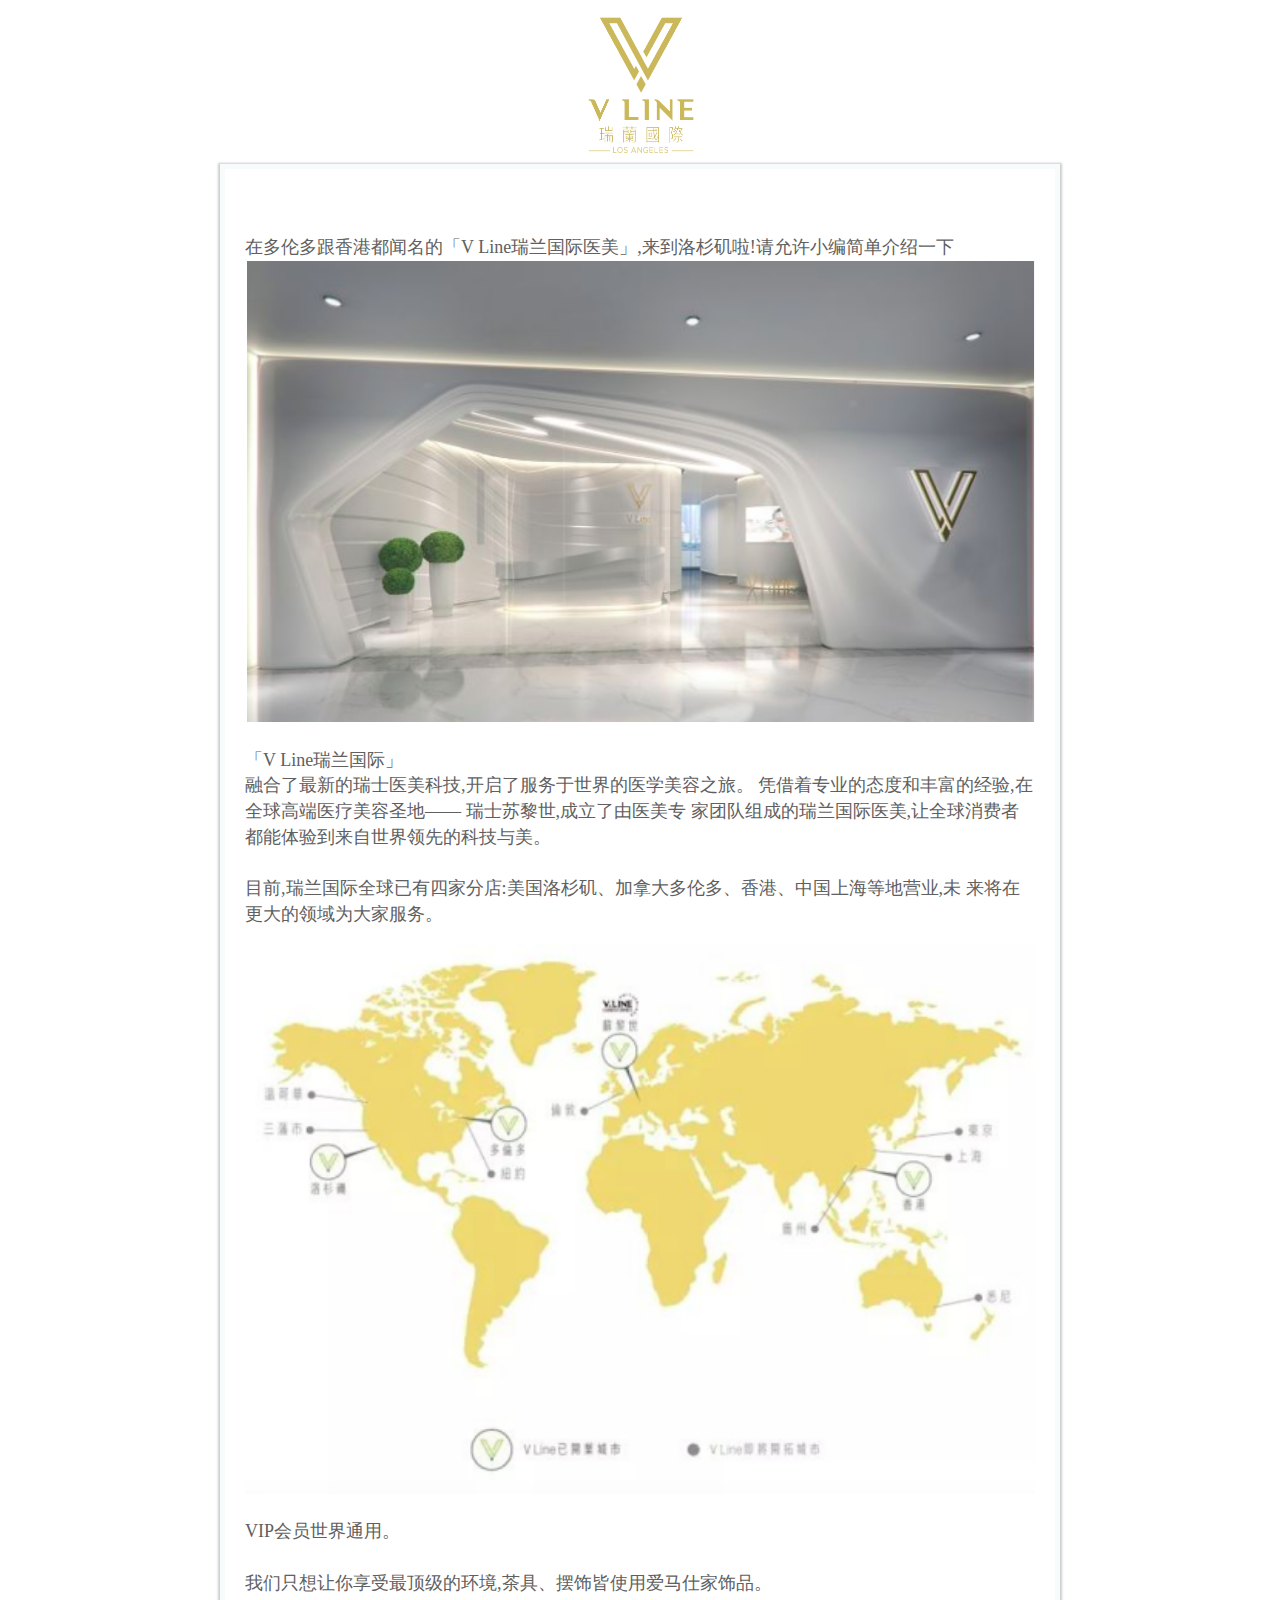
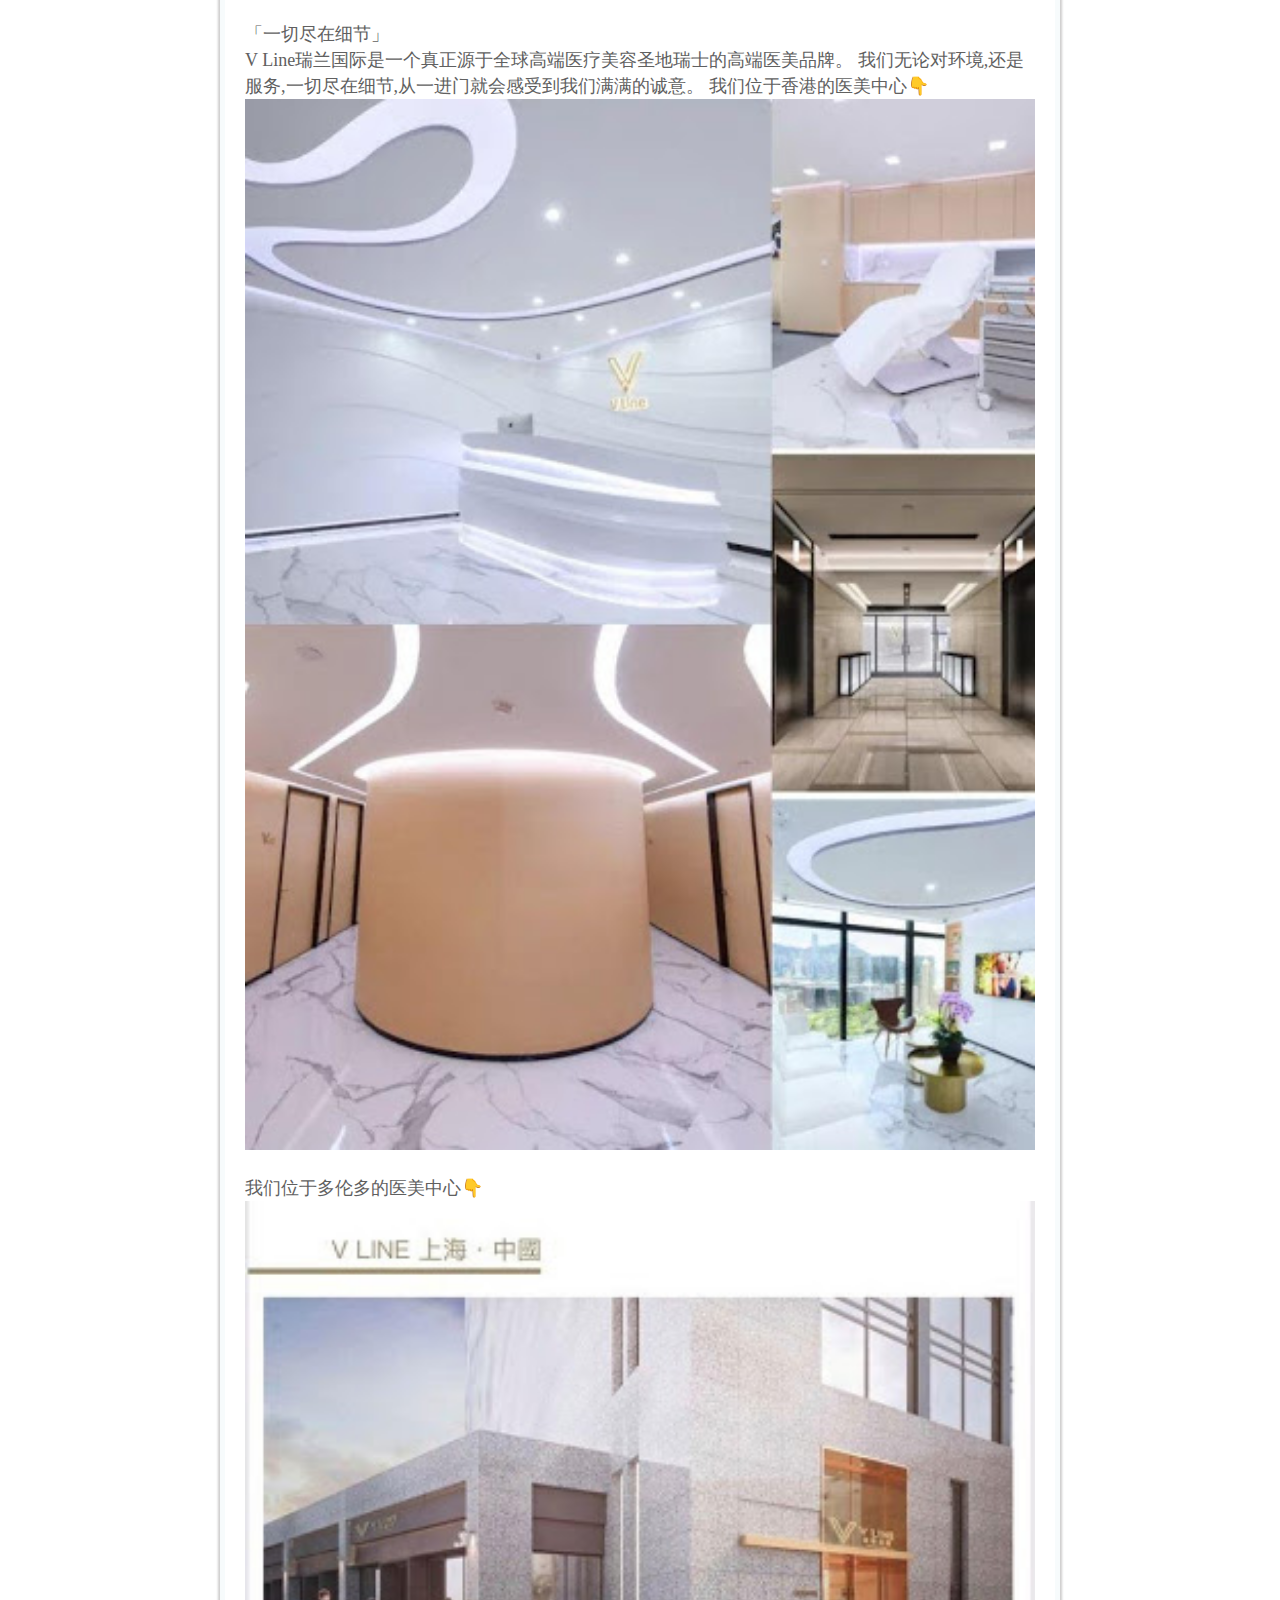
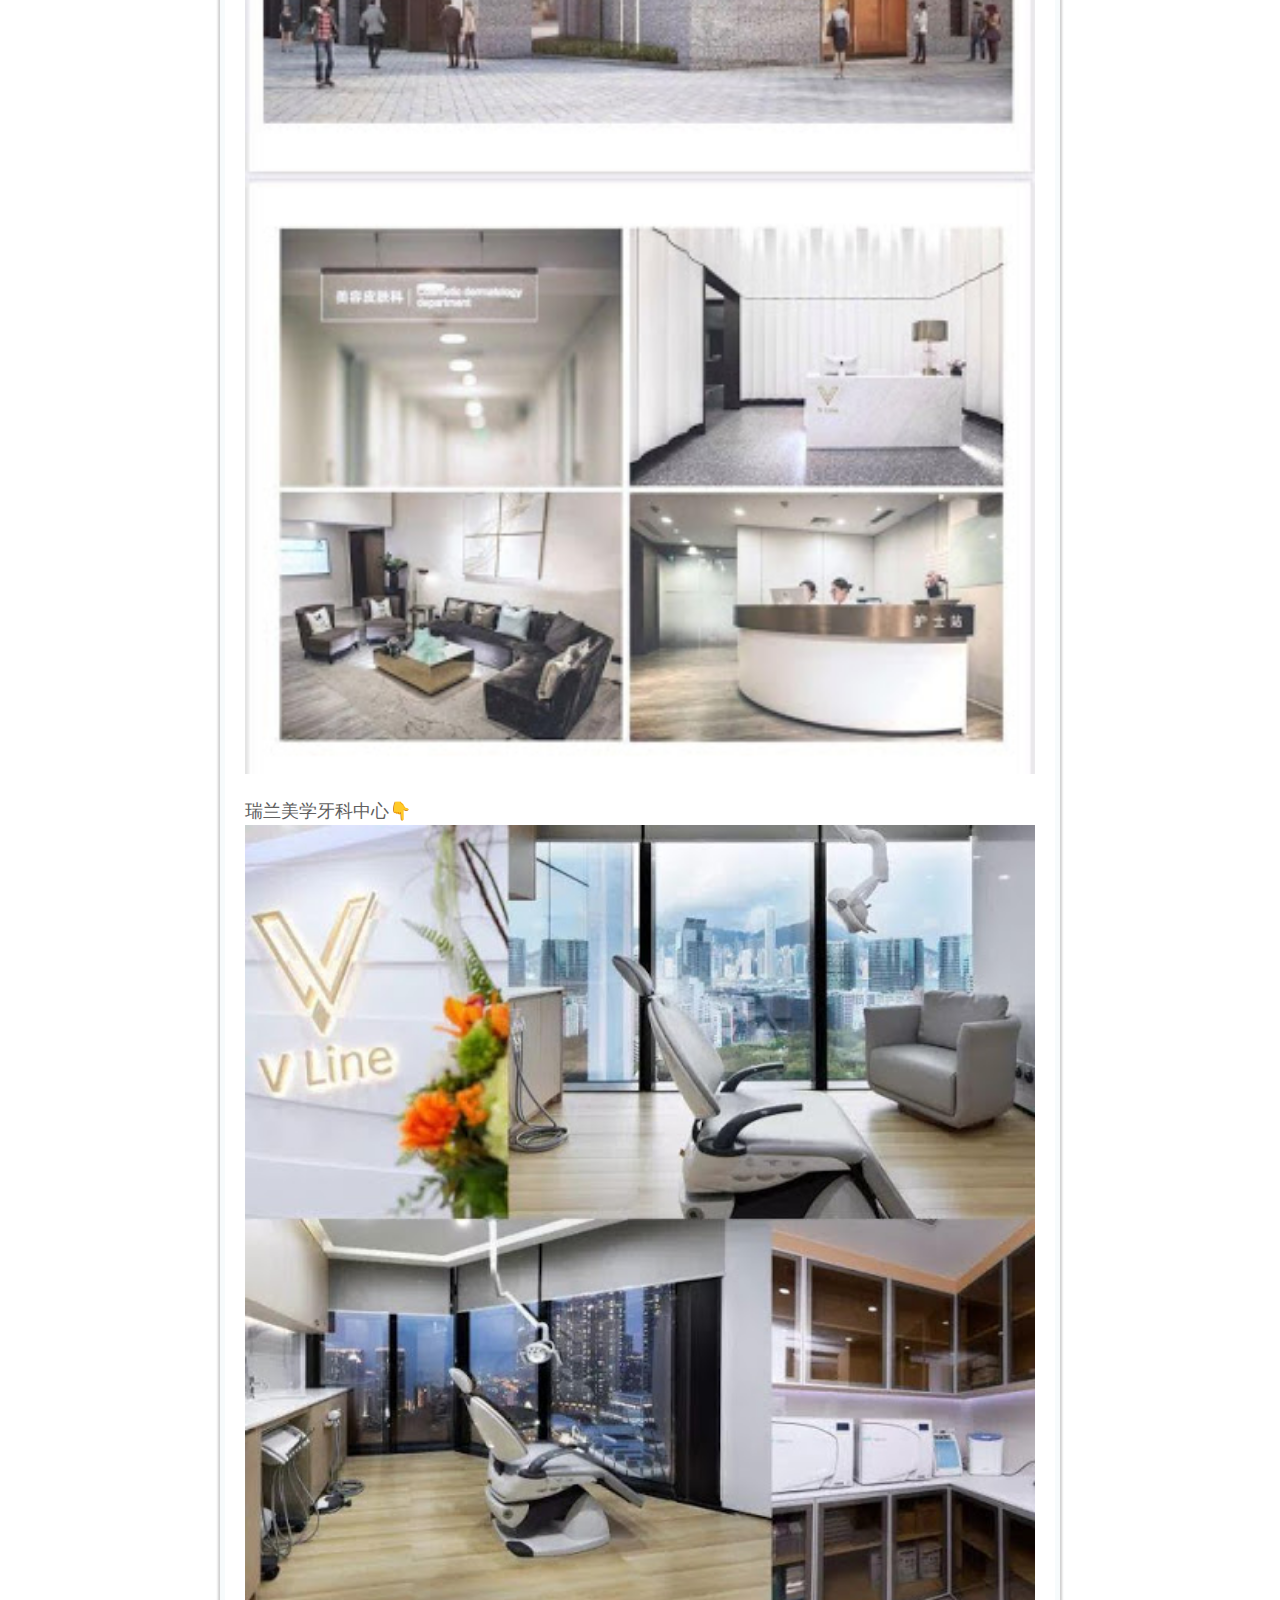
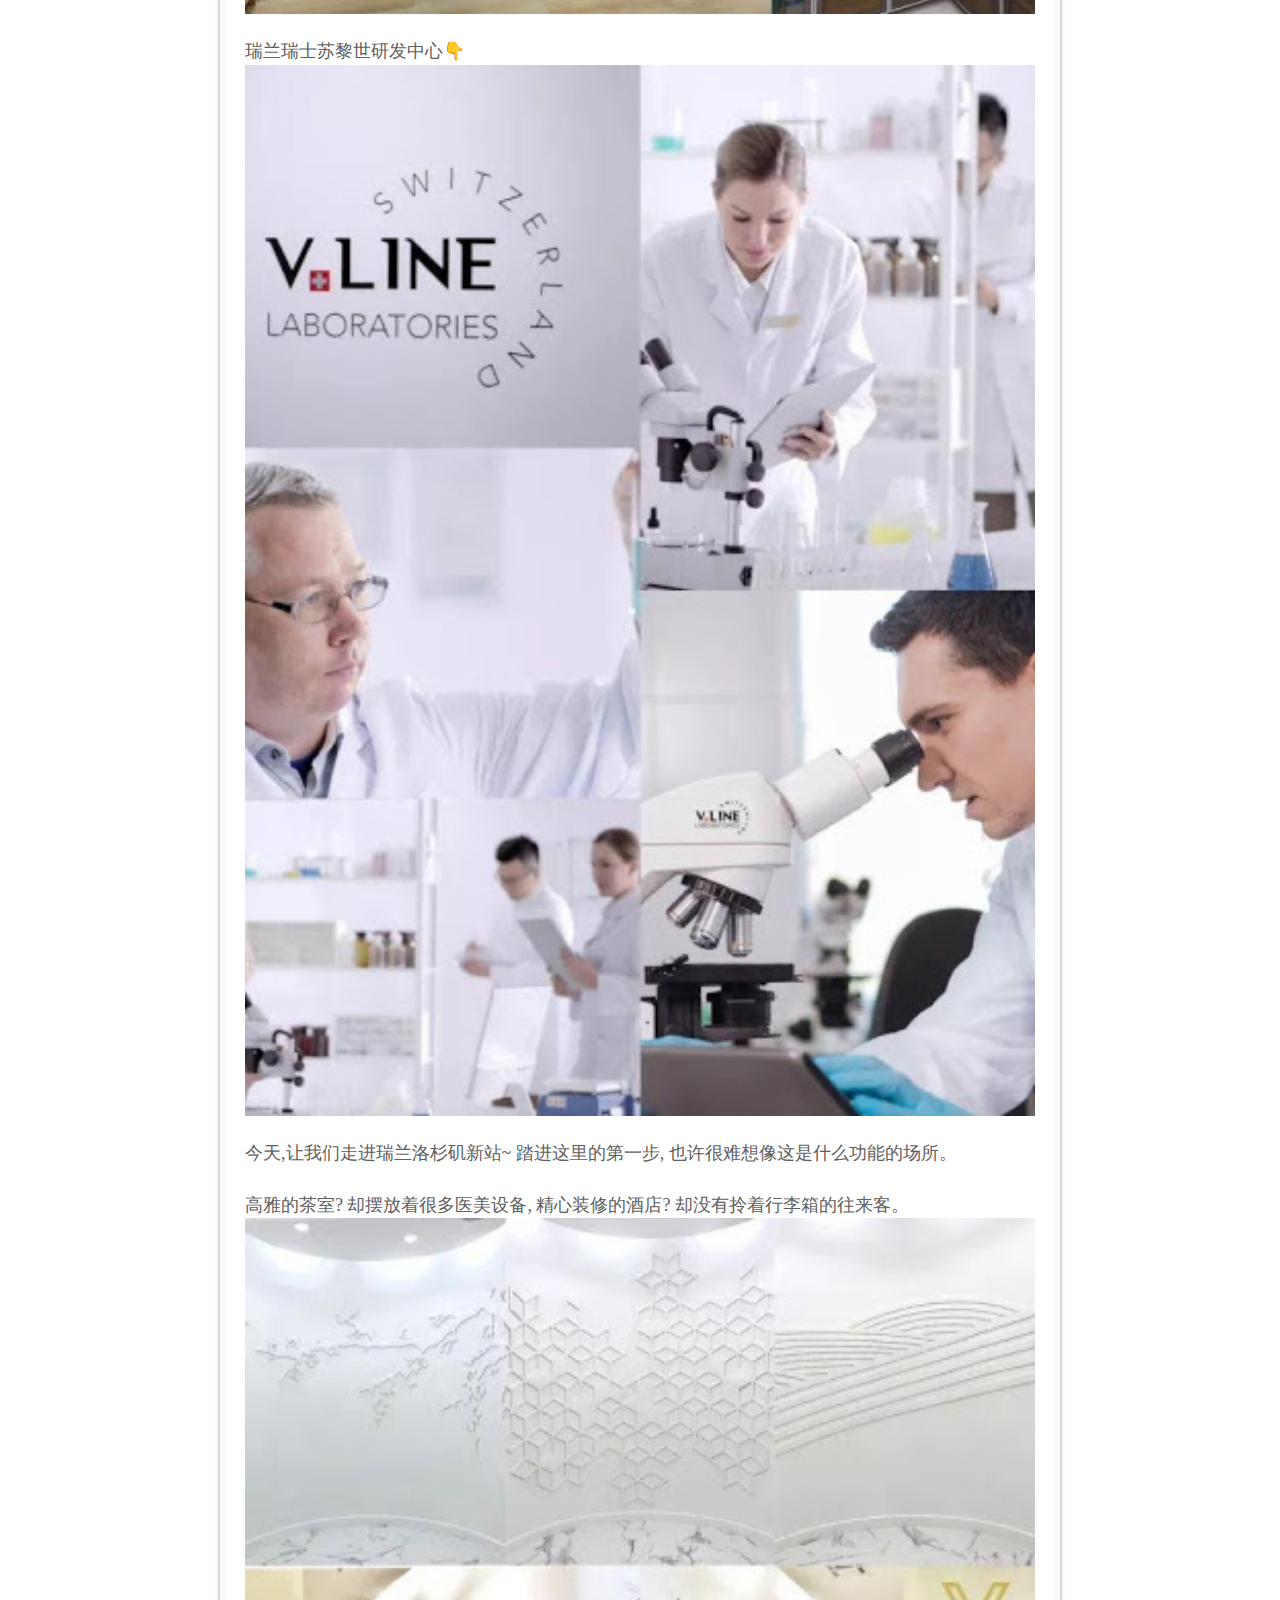
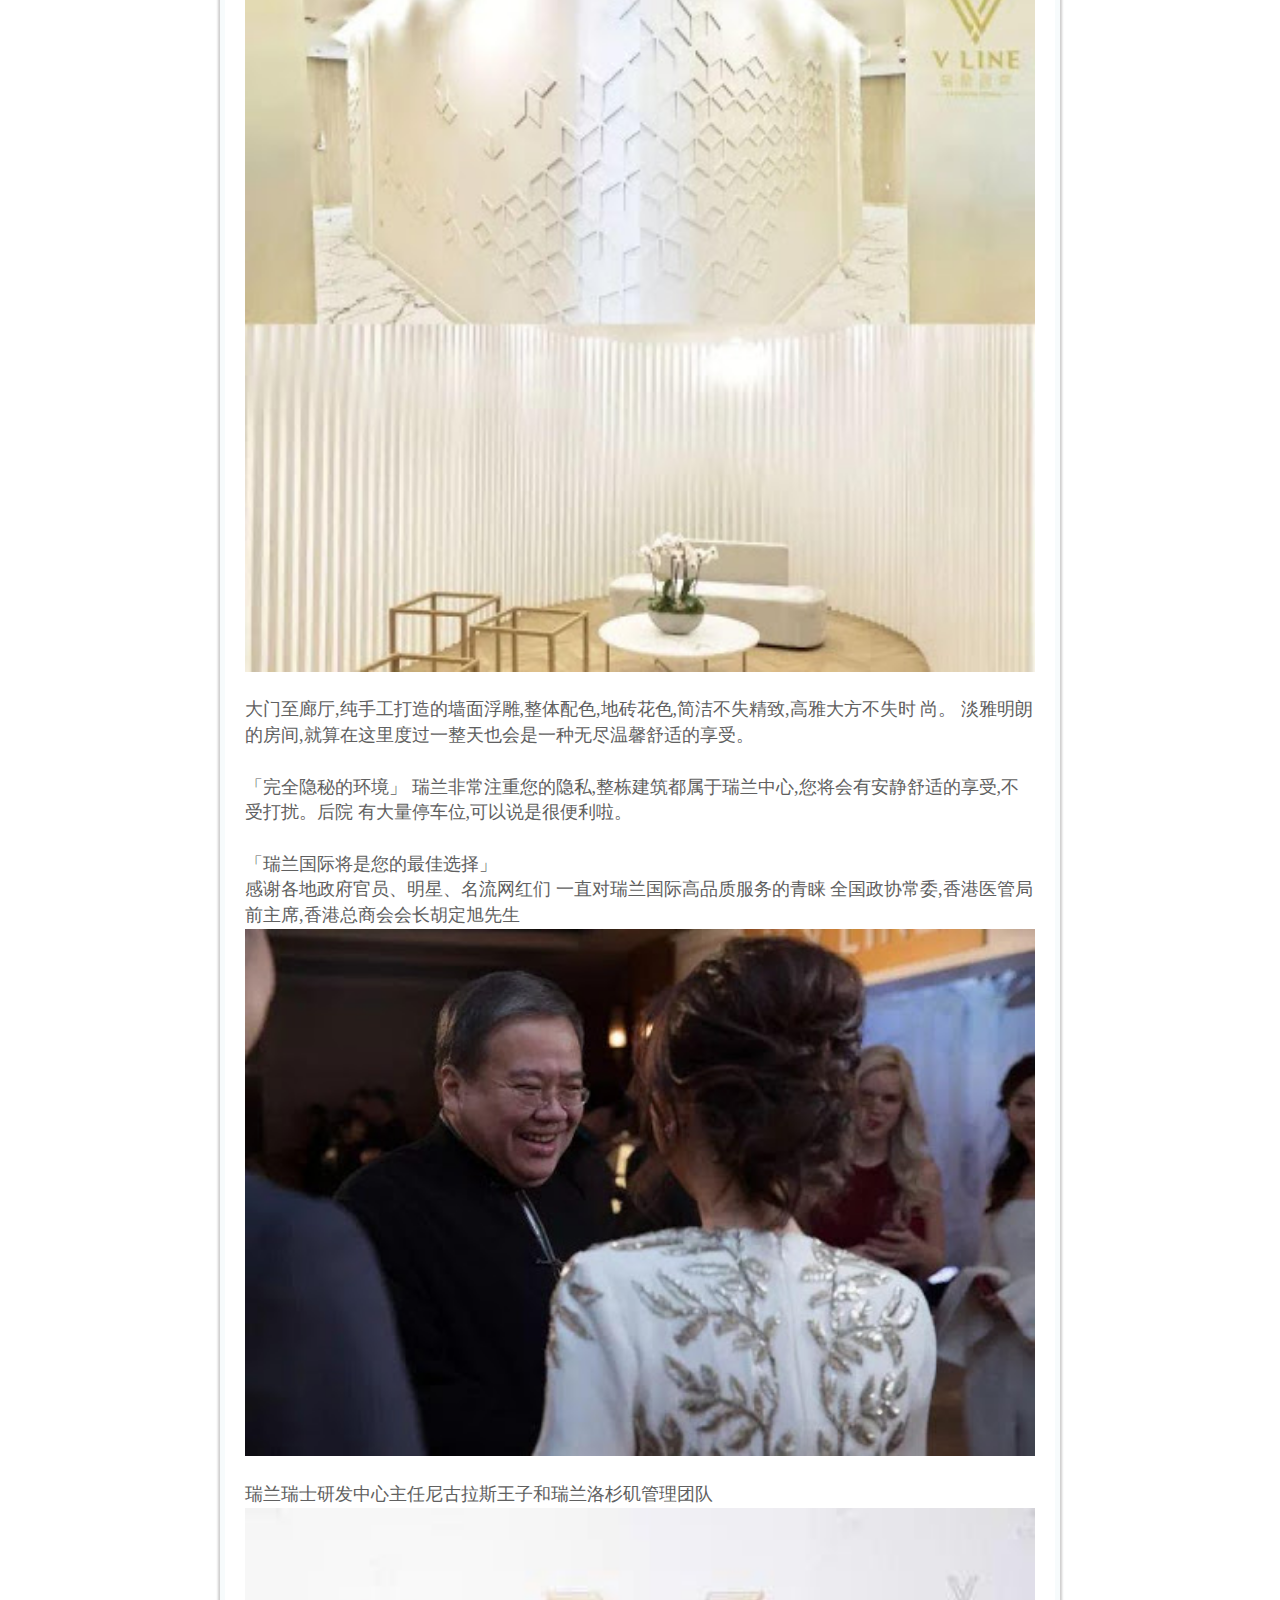
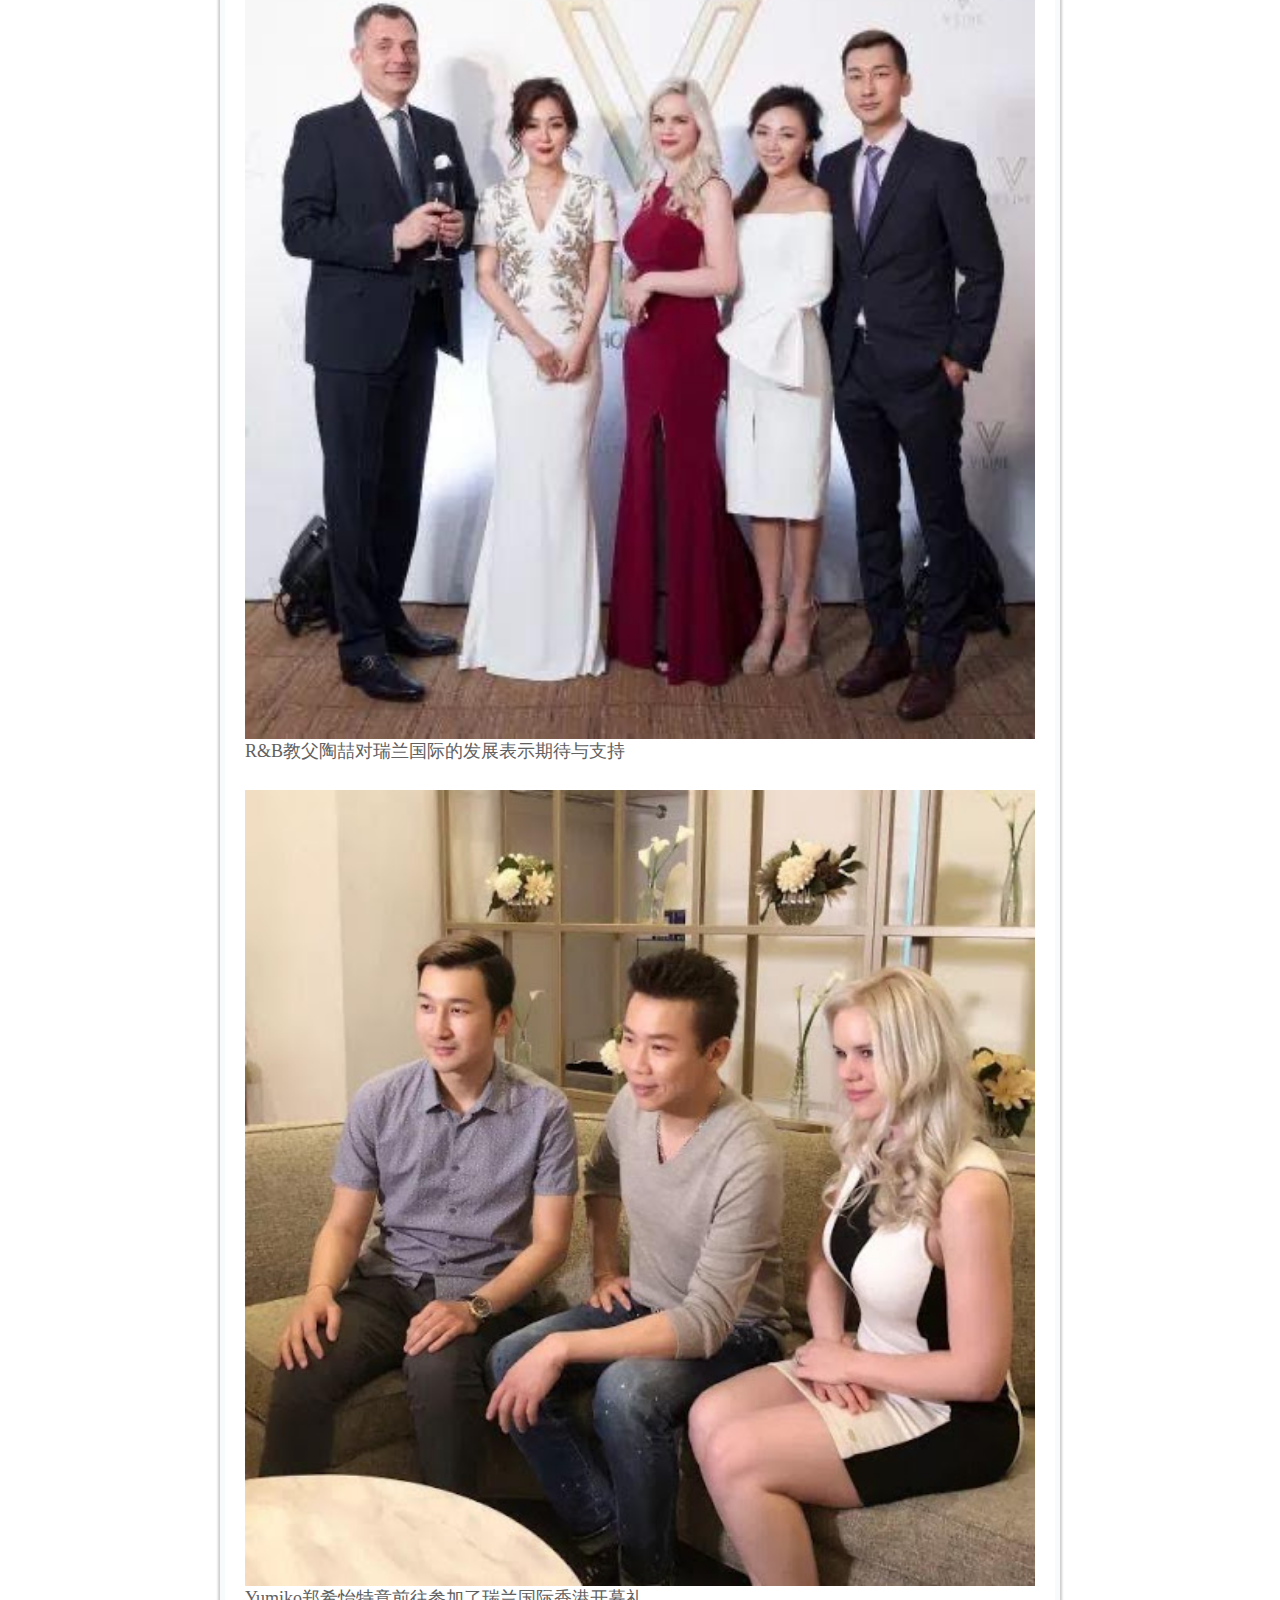
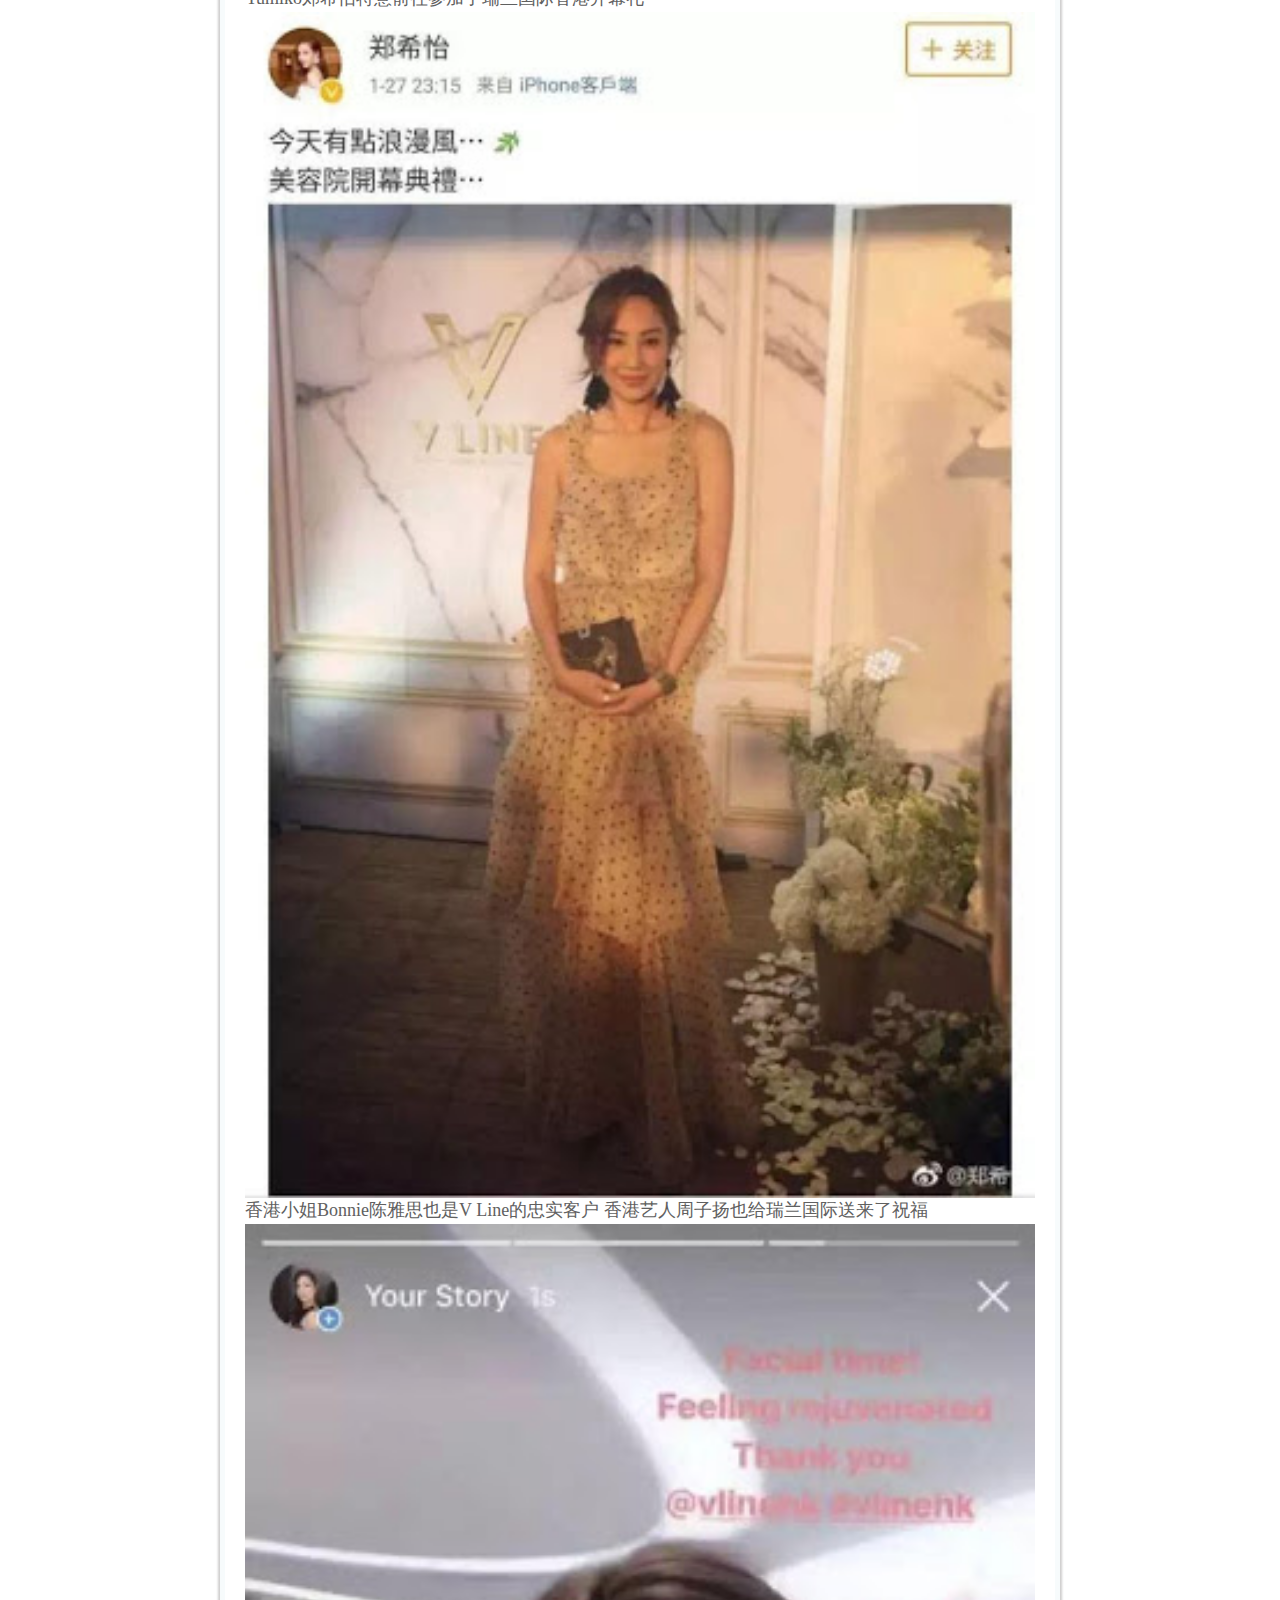
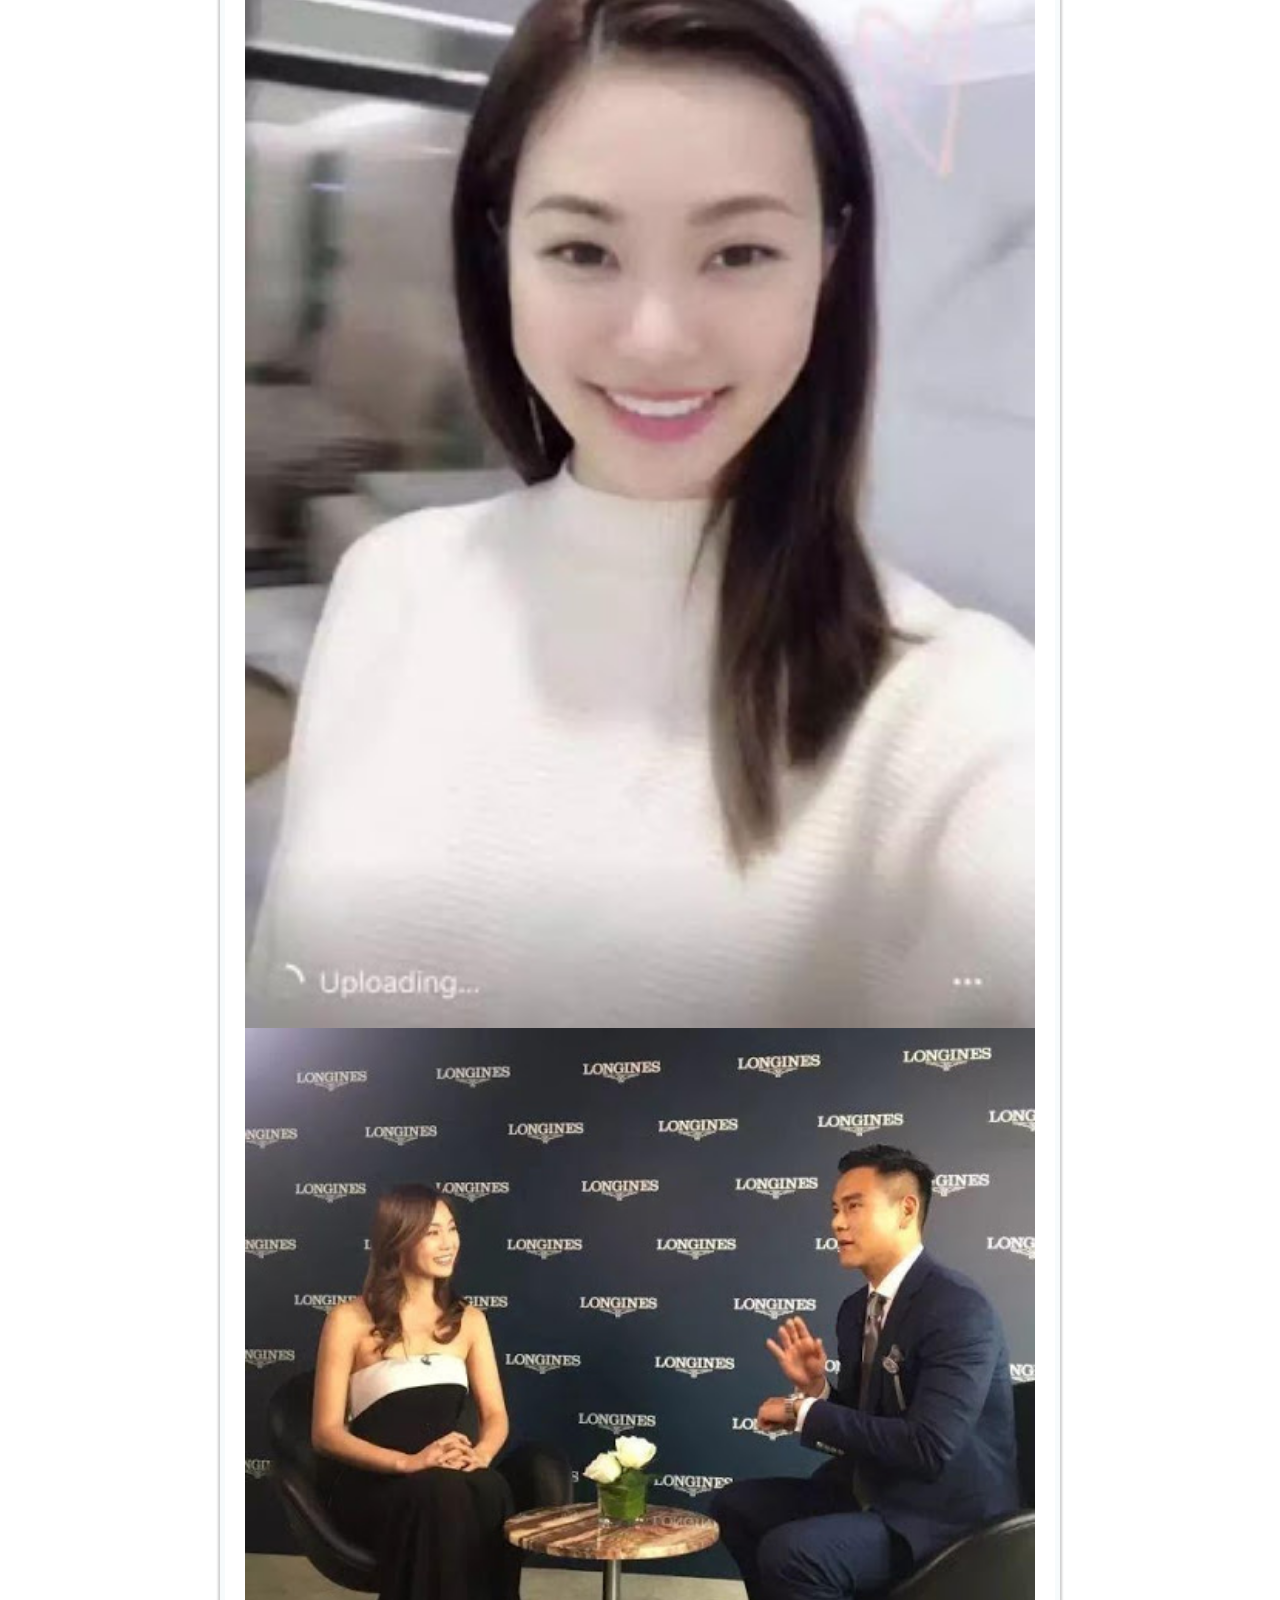
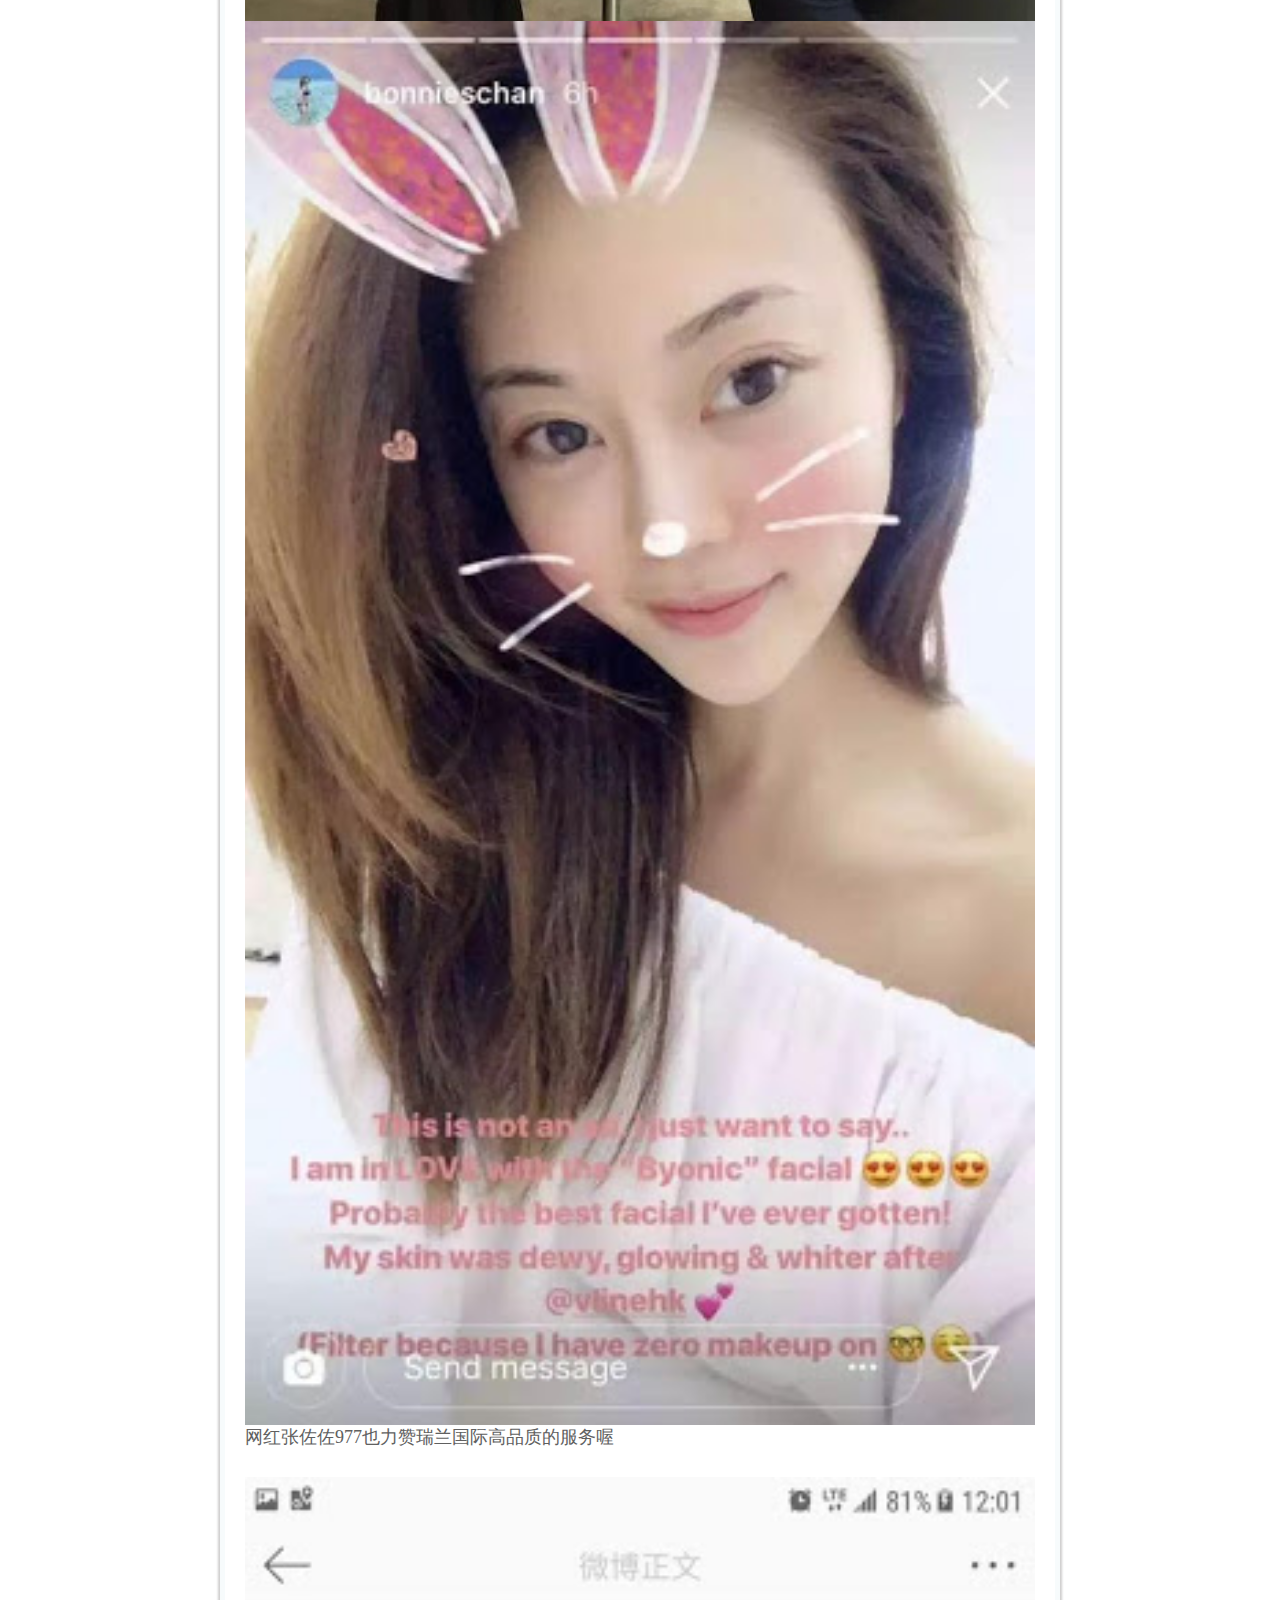
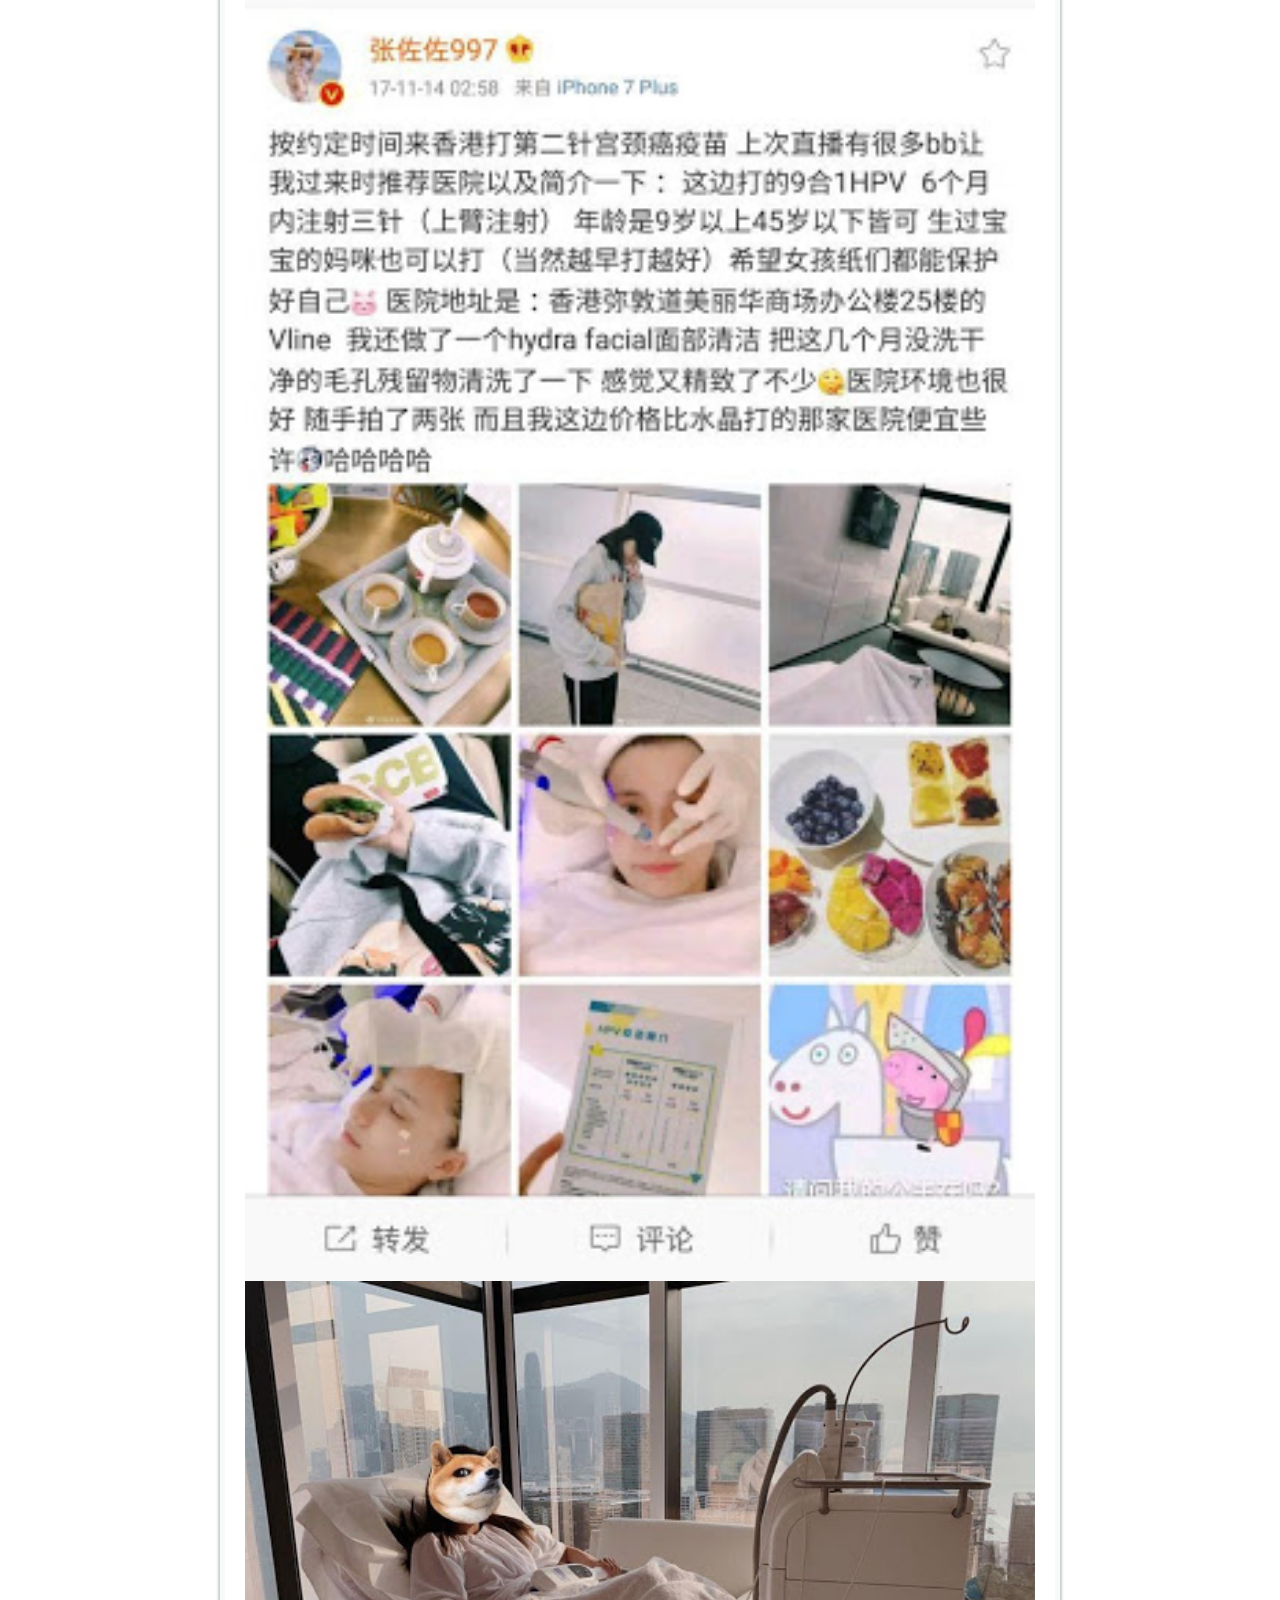
==== commit c4db46d1: "added pics" ====
--- a/vline.html
+++ b/vline.html
@@ -1,5 +1,5 @@
 <!DOCTYPE html>
-<html lang="en"><head><meta http-equiv="Content-Type" content="text/html; charset=UTF-8">  <meta http-equiv="X-UA-Compatible" content="IE=edge"> <meta name="viewport" content="width=device-width, initial-scale=1"> <title>Diabetes Reset</title> <link rel="stylesheet" href="./reset/5c72c1590964f_v.css"> 
+<html lang="en"><head><meta http-equiv="Content-Type" content="text/html; charset=UTF-8">  <meta http-equiv="X-UA-Compatible" content="IE=edge"> <meta name="viewport" content="width=device-width, initial-scale=1"> <title>V Line LA</title> <link rel="stylesheet" href="./reset/5c72c1590964f_v.css"> 
 <link rel="shortcut icon" href="https://d2saw6je89goi1.cloudfront.net/uploads/digital_asset/file/640858/82508786_100963424773460_9147060251940356096_n-removebg-preview.png" type="image/x-icon"> <link rel="stylesheet" href="./reset/5c72c158ed336_v.css"> 
 <link href="./reset/5c72c15f37d6e_v.css" rel="stylesheet"> <style>@media print {#ghostery-purple-box {display:none !important}}</style><style data-id="sw-animations" data-panel="sw-out">iframe#similarweb-outer-content {}</style></head><body><div style="width: 1px; height: 1px; display: inline; position: absolute;"> </div><link rel="stylesheet" href="./reset/froala_style.min.css"><link href="./reset/5c72c158d7196_v.css" rel="stylesheet">
 
@@ -13,15 +13,13 @@
 <div class="col-md-12"> <img src="./logo.png" style="margin-bottom: 5px;" class="img-responsive center-all left-1" width="149" height="35"></div>
 
 <br>
-<div class="col-md-12 col-sm-12 col-xs-12"><div class="row"><div class="box-container"><div class="col-md-12">
-  <h2 class="first-head">V Line</h2>
-</div><div class="row"><div class="col-md-12"><a href="https://32d232-eonk" target="_blank" rel="noopener"></a> 
+<div class="col-md-12 col-sm-12 col-xs-12"><div class="row"><div class="box-container"><div class="row"><div class="col-md-12"><a href="https://32d232-eonk" target="_blank" rel="noopener"></a> 
   
   <br><br>
   
  
     <p>在多伦多跟香港都闻名的「V Line瑞兰国际医美」,来到洛杉矶啦!请允许小编简单介绍一下
-
+      <img class="main" alt="Main image" width="100%" src="./images/1.jpg">
     <br> <br>
     「V Line瑞兰国际」
     <br>
@@ -34,6 +32,7 @@
     <br> <br>
     目前,瑞兰国际全球已有四家分店:美国洛杉矶、加拿大多伦多、香港、中国上海等地营业,未
     来将在更大的领域为大家服务。
+    <img class="main" alt="Main image" width="100%" src="./images/2.jpg">
     <br> <br>
     VIP会员世界通用。
     <br> <br>
@@ -43,25 +42,32 @@
 V Line瑞兰国际是一个真正源于全球高端医疗美容圣地瑞士的高端医美品牌。
 我们无论对环境,还是服务,一切尽在细节,从一进门就会感受到我们满满的诚意。
 我们位于香港的医美中心👇
+<img class="main" alt="Main image" width="100%" src="./images/3.jpg">
     <br> <br>
     我们位于多伦多的医美中心👇
+    <img class="main" alt="Main image" width="100%" src="./images/4.jpg">
     <br> <br>
     瑞兰美学牙科中心👇
+    <img class="main" alt="Main image" width="100%" src="./images/6.jpg">
     <br> <br>
     瑞兰瑞士苏黎世研发中心👇
+    <img class="main" alt="Main image" width="100%" src="./images/7.jpg">
     <br> <br>
     今天,让我们走进瑞兰洛杉矶新站~
 踏进这里的第一步,
 也许很难想像这是什么功能的场所。
+<br><br>
 高雅的茶室?
 却摆放着很多医美设备,
 精心装修的酒店?
 却没有拎着行李箱的往来客。
+<img class="main" alt="Main image" width="100%" src="./images/8.jpg">
     <br> <br>
     大门至廊厅,纯手工打造的墙面浮雕,整体配色,地砖花色,简洁不失精致,高雅大方不失时
 尚。
 淡雅明朗的房间,就算在这里度过一整天也会是一种无尽温馨舒适的享受。
-<br>「完全隐秘的环境」
+<br> <br>
+「完全隐秘的环境」
 瑞兰非常注重您的隐私,整栋建筑都属于瑞兰中心,您将会有安静舒适的享受,不受打扰。后院
 有大量停车位,可以说是很便利啦。
     <br> <br>
@@ -69,16 +75,28 @@
 感谢各地政府官员、明星、名流网红们
 一直对瑞兰国际高品质服务的青睐
 全国政协常委,香港医管局前主席,香港总商会会长胡定旭先生
+<img class="main" alt="Main image" width="100%" src="./images/9.jpg">
     <br> <br>
 
     瑞兰瑞士研发中心主任尼古拉斯王子和瑞兰洛杉矶管理团队
-
+    <br>
+  <img class="main" alt="Main image" width="100%" src="./images/10.jpg">
+<br>
 R&B教父陶喆对瑞兰国际的发展表示期待与支持<br>
+<br>
+<img class="main" alt="Main image" width="100%" src="./images/11.jpg">
+<br>
 Yumiko郑希怡特意前往参加了瑞兰国际香港开幕礼<br>
+<img class="main" alt="Main image" width="100%" src="./images/12.jpg">
 香港小姐Bonnie陈雅思也是V Line的忠实客户
 香港艺人周子扬也给瑞兰国际送来了祝福<br>
+<img class="main" alt="Main image" width="100%" src="./images/13.jpg">
+<img class="main" alt="Main image" width="100%" src="./images/14.jpg">
+<img class="main" alt="Main image" width="100%" src="./images/15.jpg">
 网红张佐佐977也力赞瑞兰国际高品质的服务喔
     <br> <br>
+    <img class="main" alt="Main image" width="100%" src="./images/16.jpg">
+    <img class="main" alt="Main image" width="100%" src="./images/17.jpg">
     我们拥有专业的知识,最新的机型,亲切的服务,专注于各种美学服务,抗衰老、减重、面部轮
 廓提升紧致,在这里你可以暂停老化。
 <br> <br>
@@ -109,6 +127,7 @@
 关注V Line瑞兰国际公众号<br>
 医美科普、流行趋势
 这里都有👇
+<img class="main" alt="Main image" width="100%" src="./images/18.jpg">
     </p>
   
   
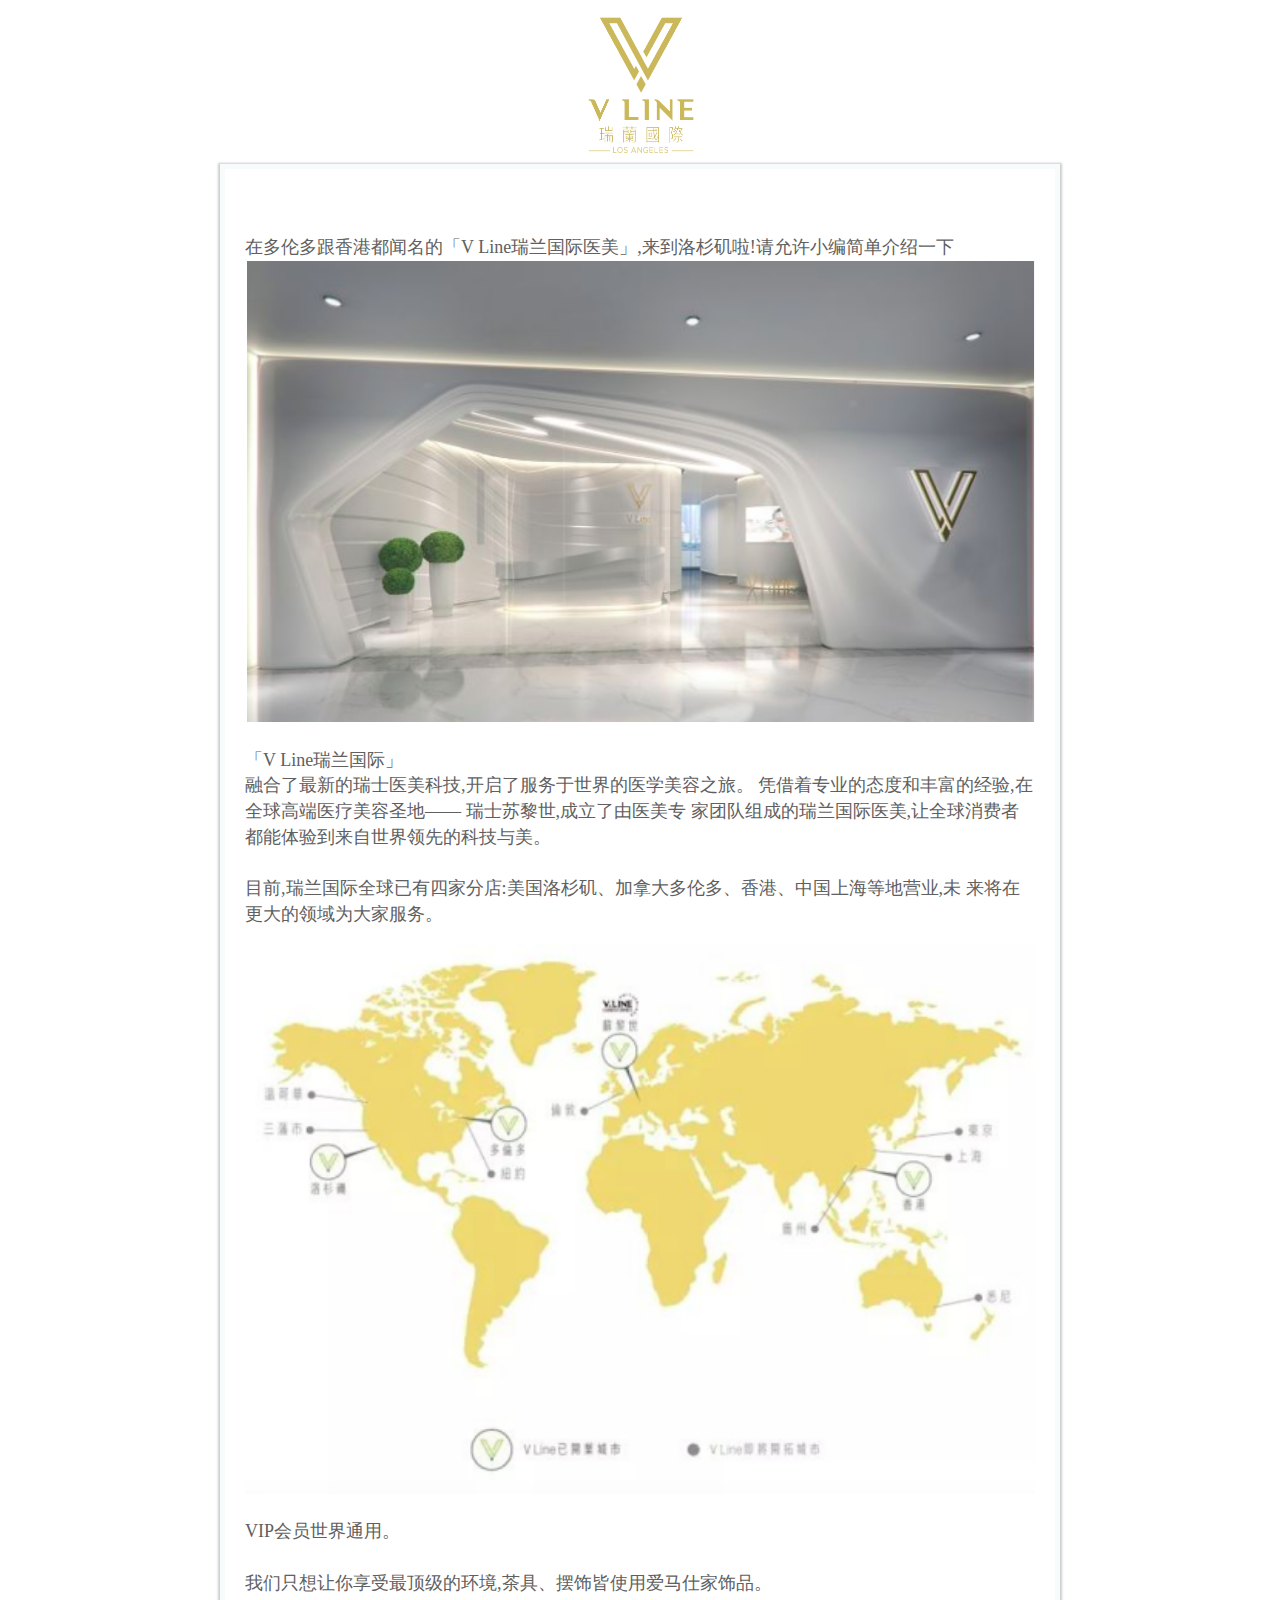
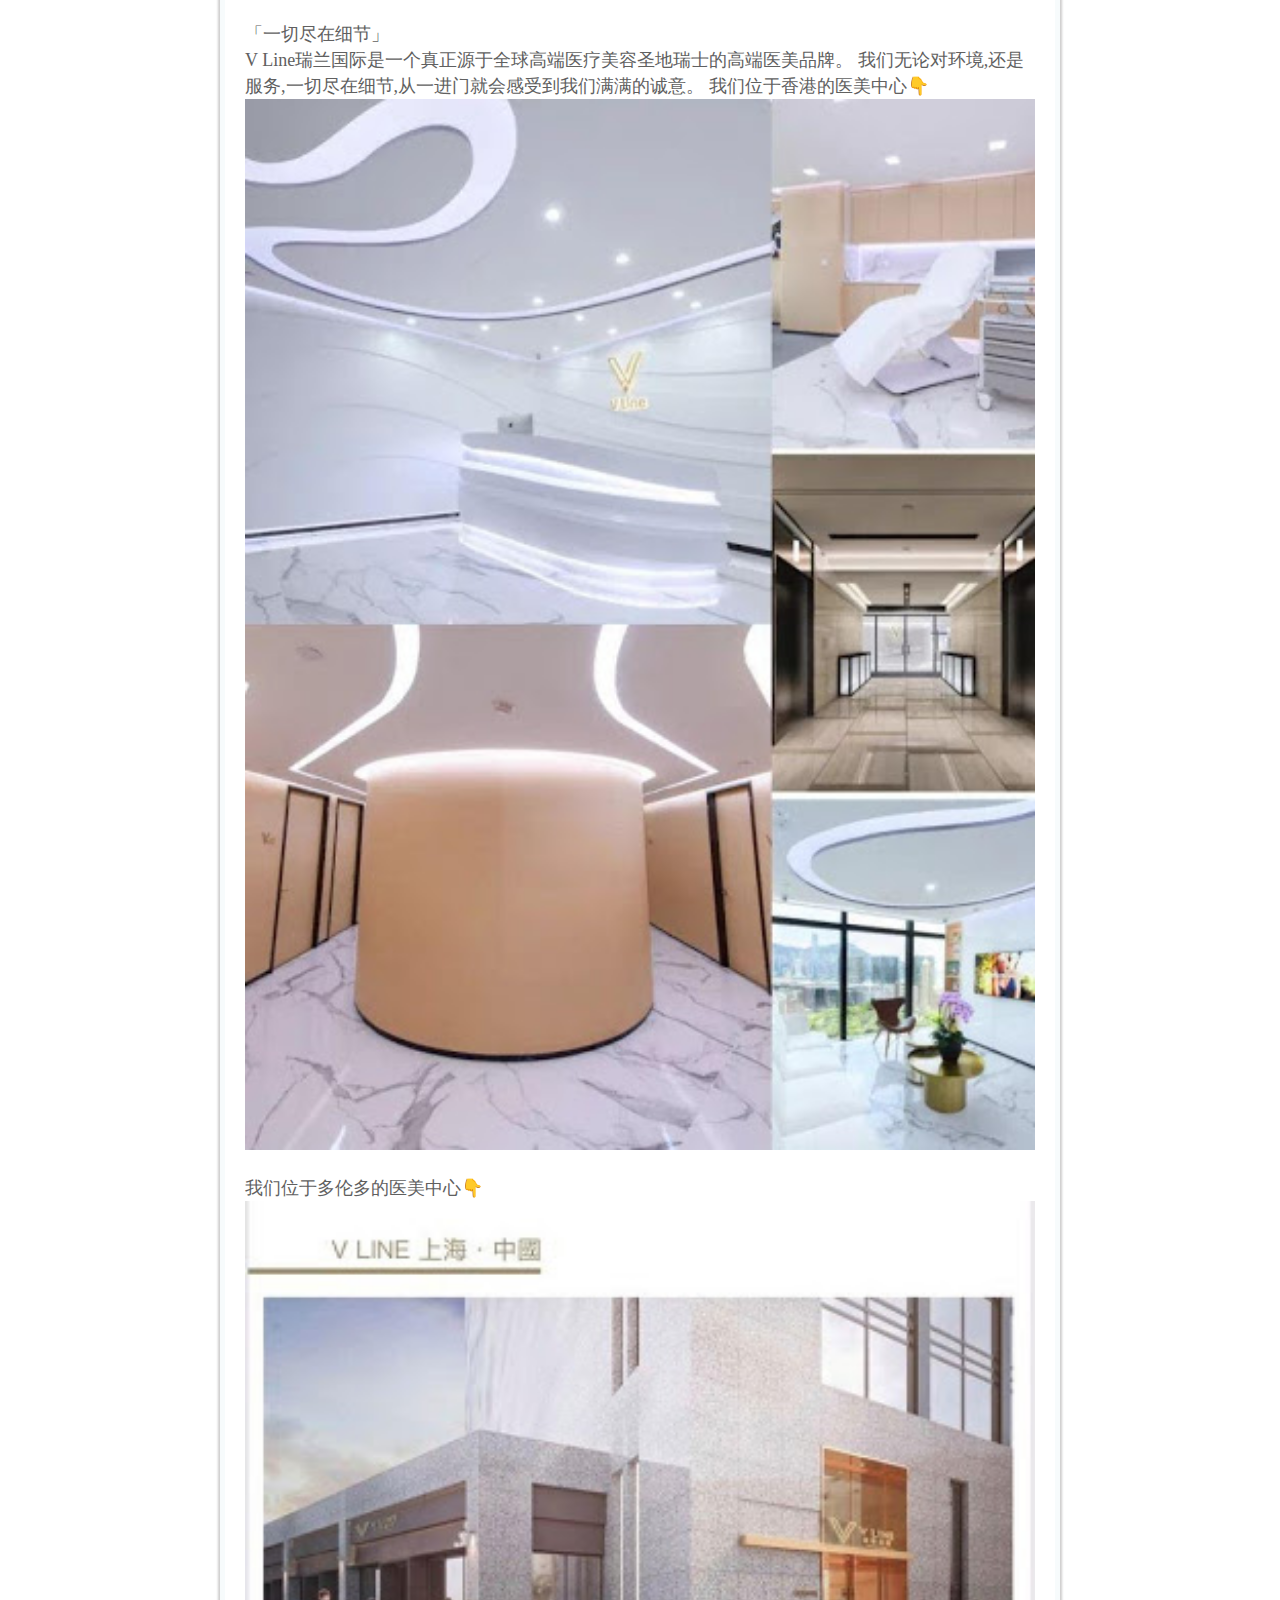
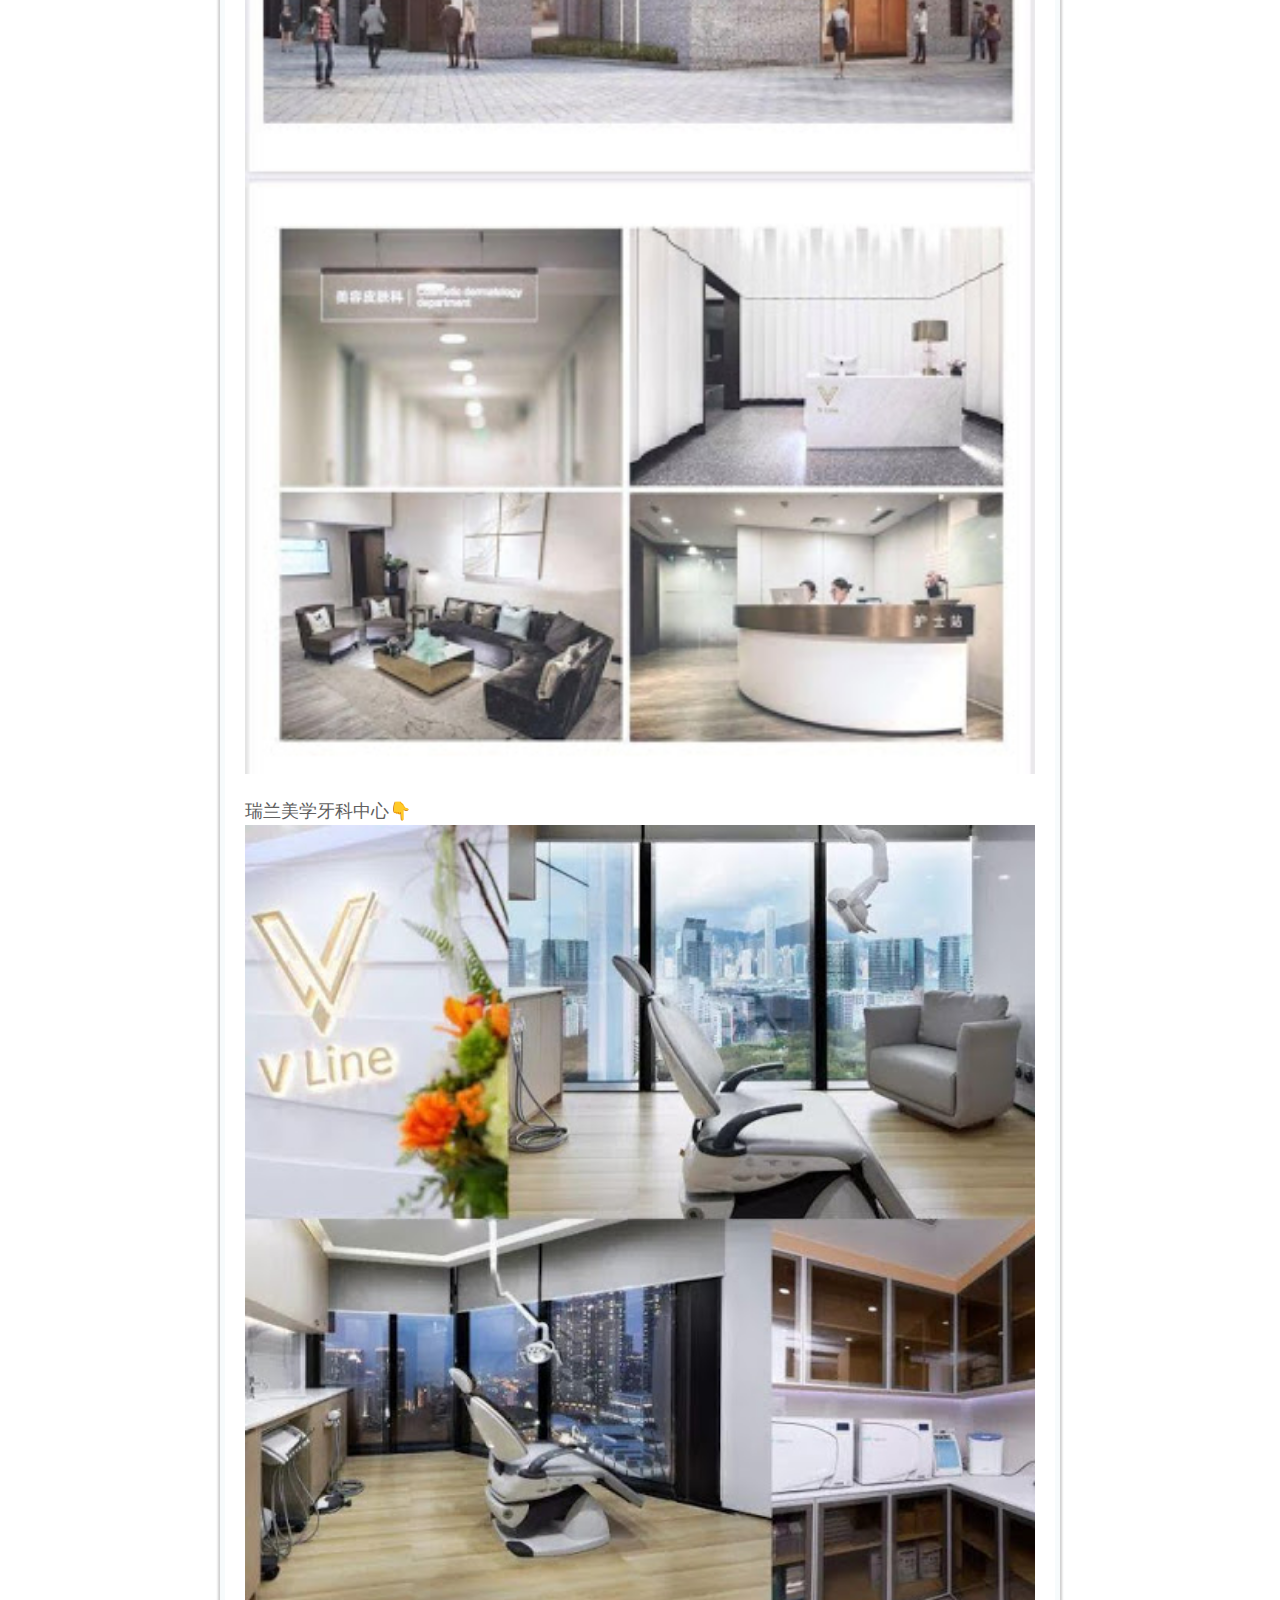
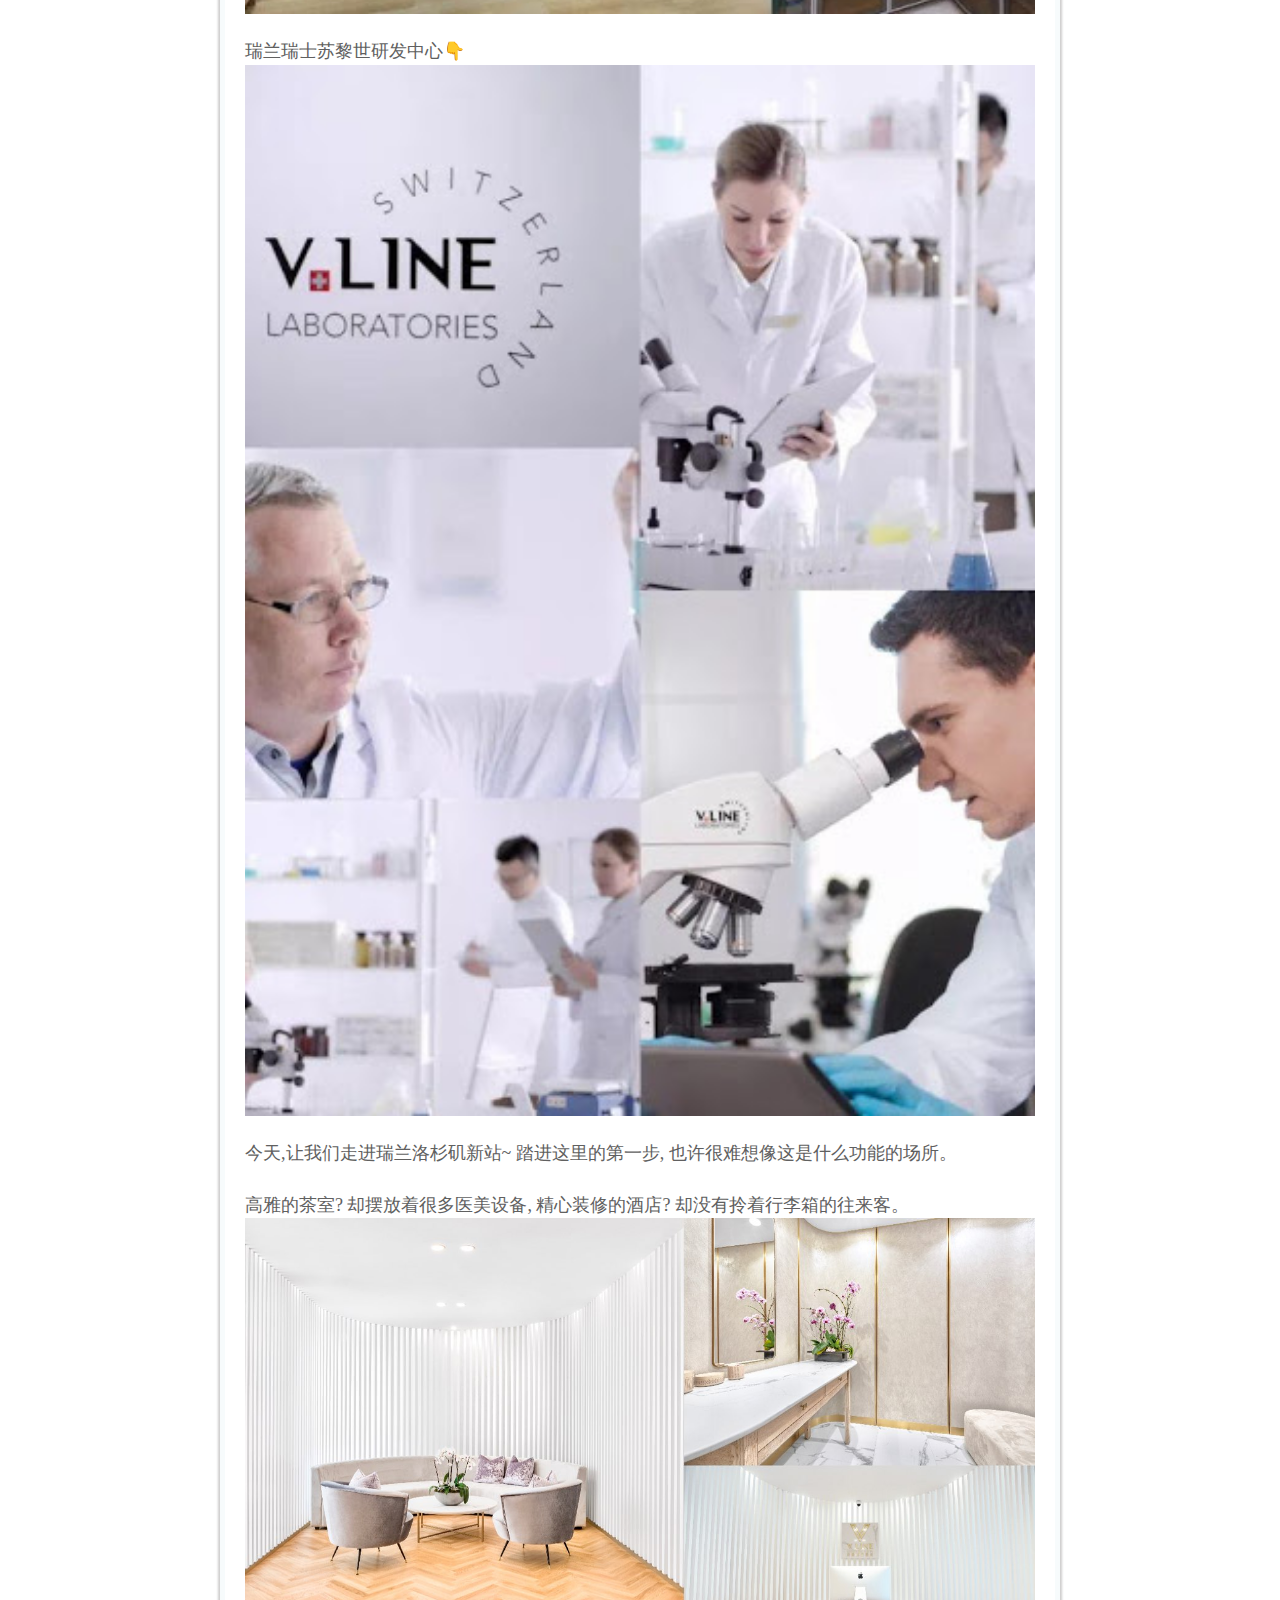
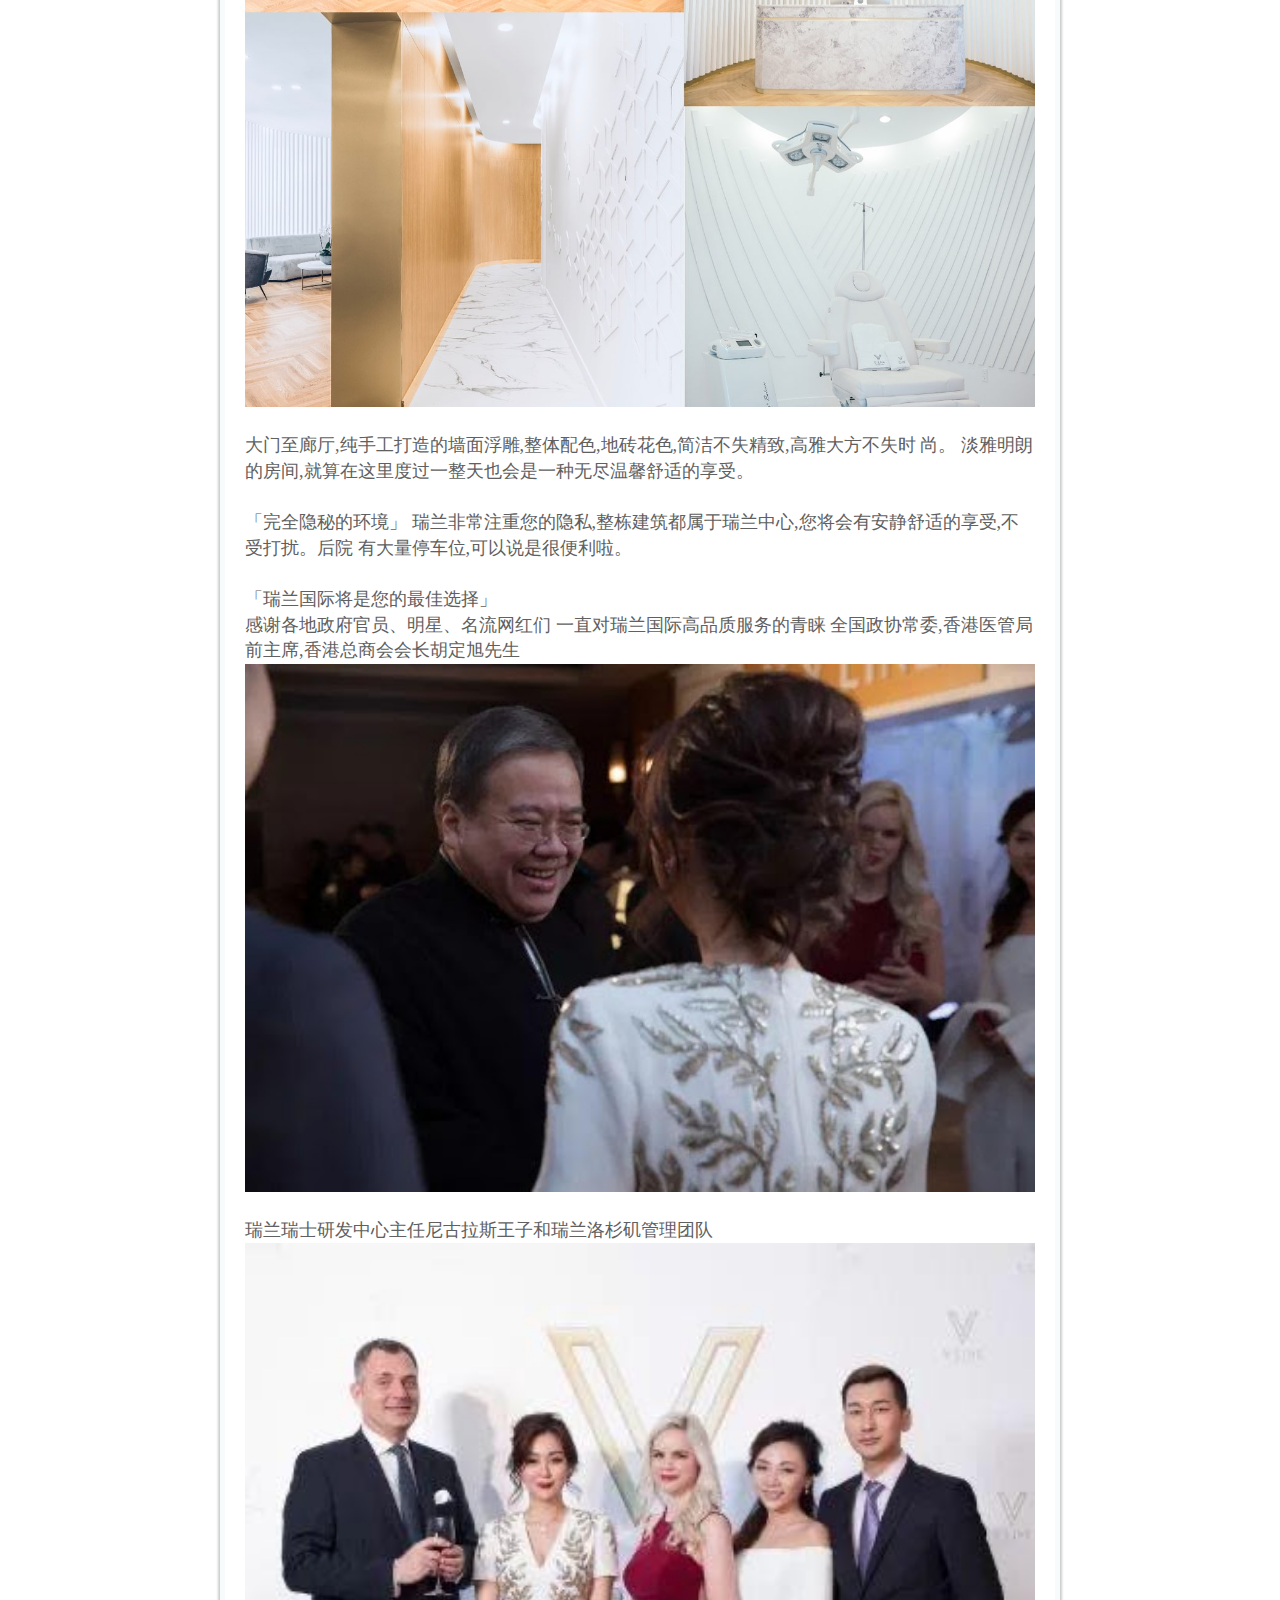
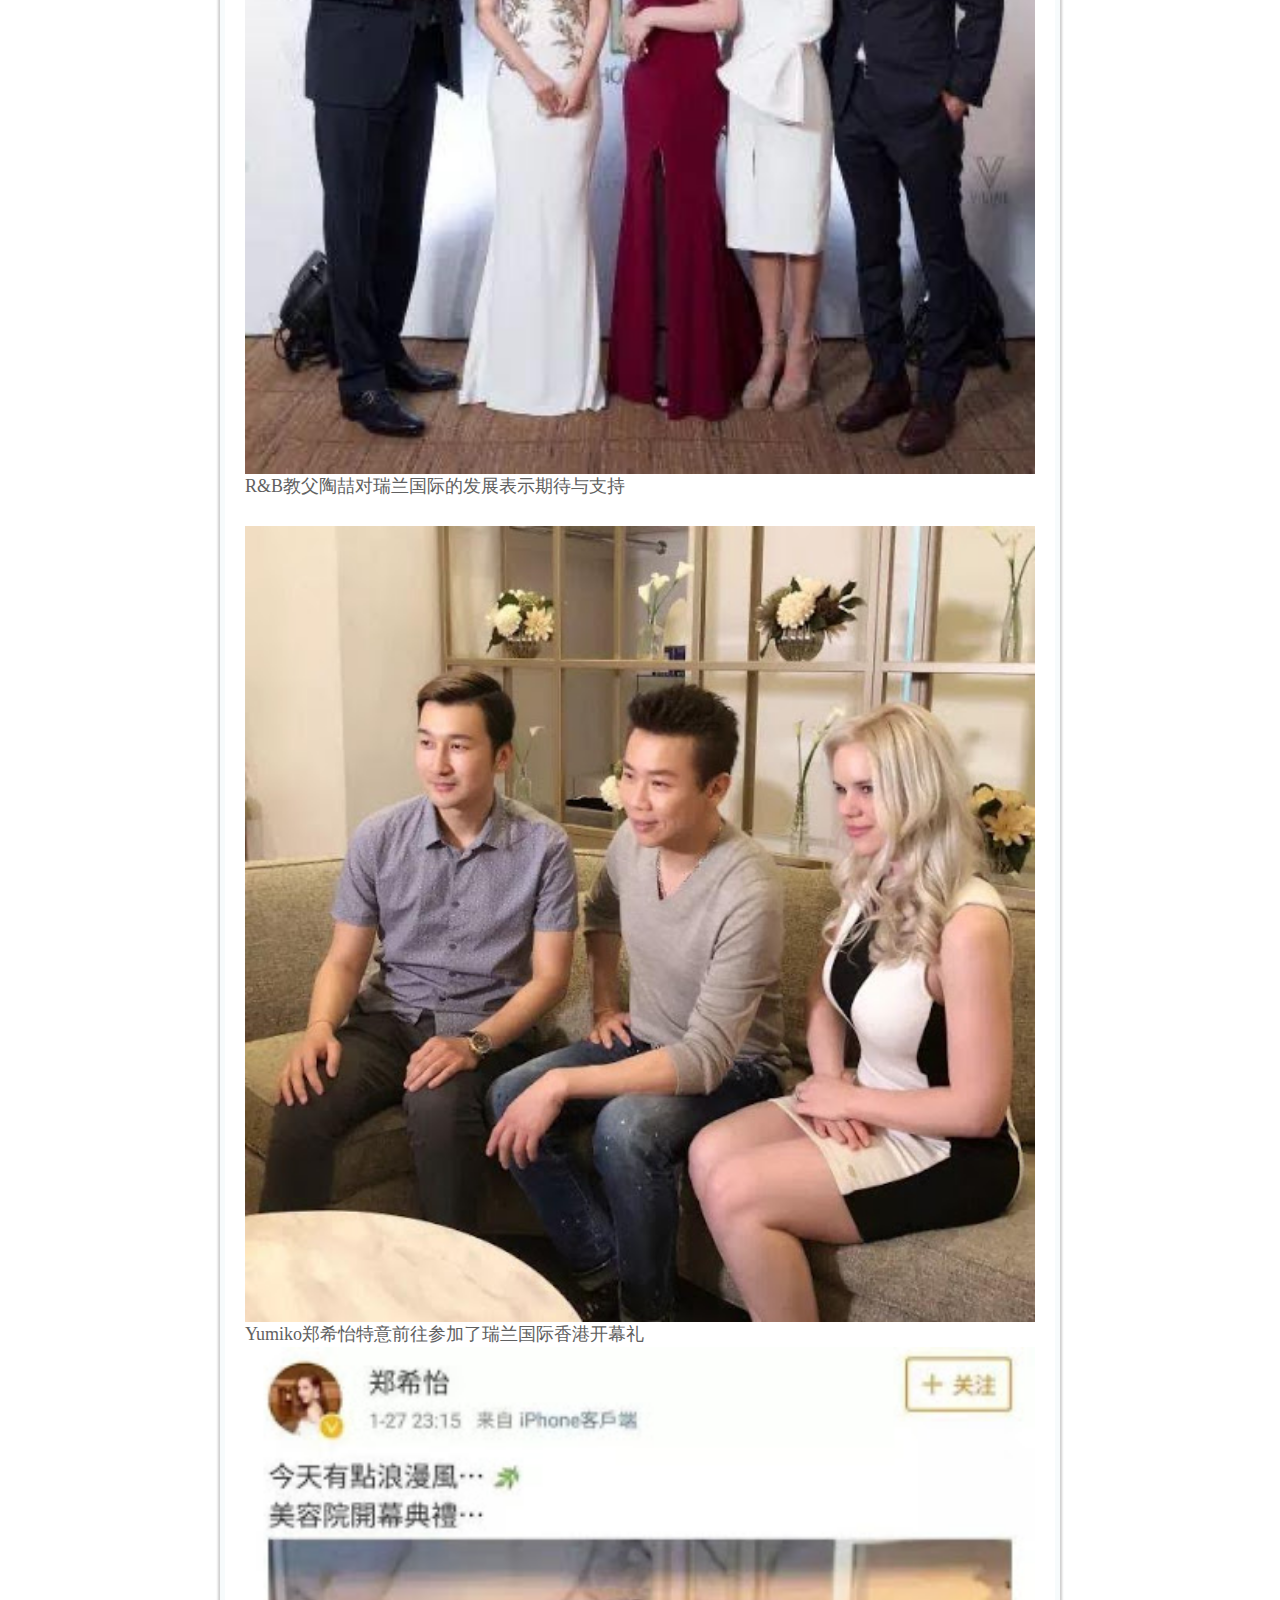
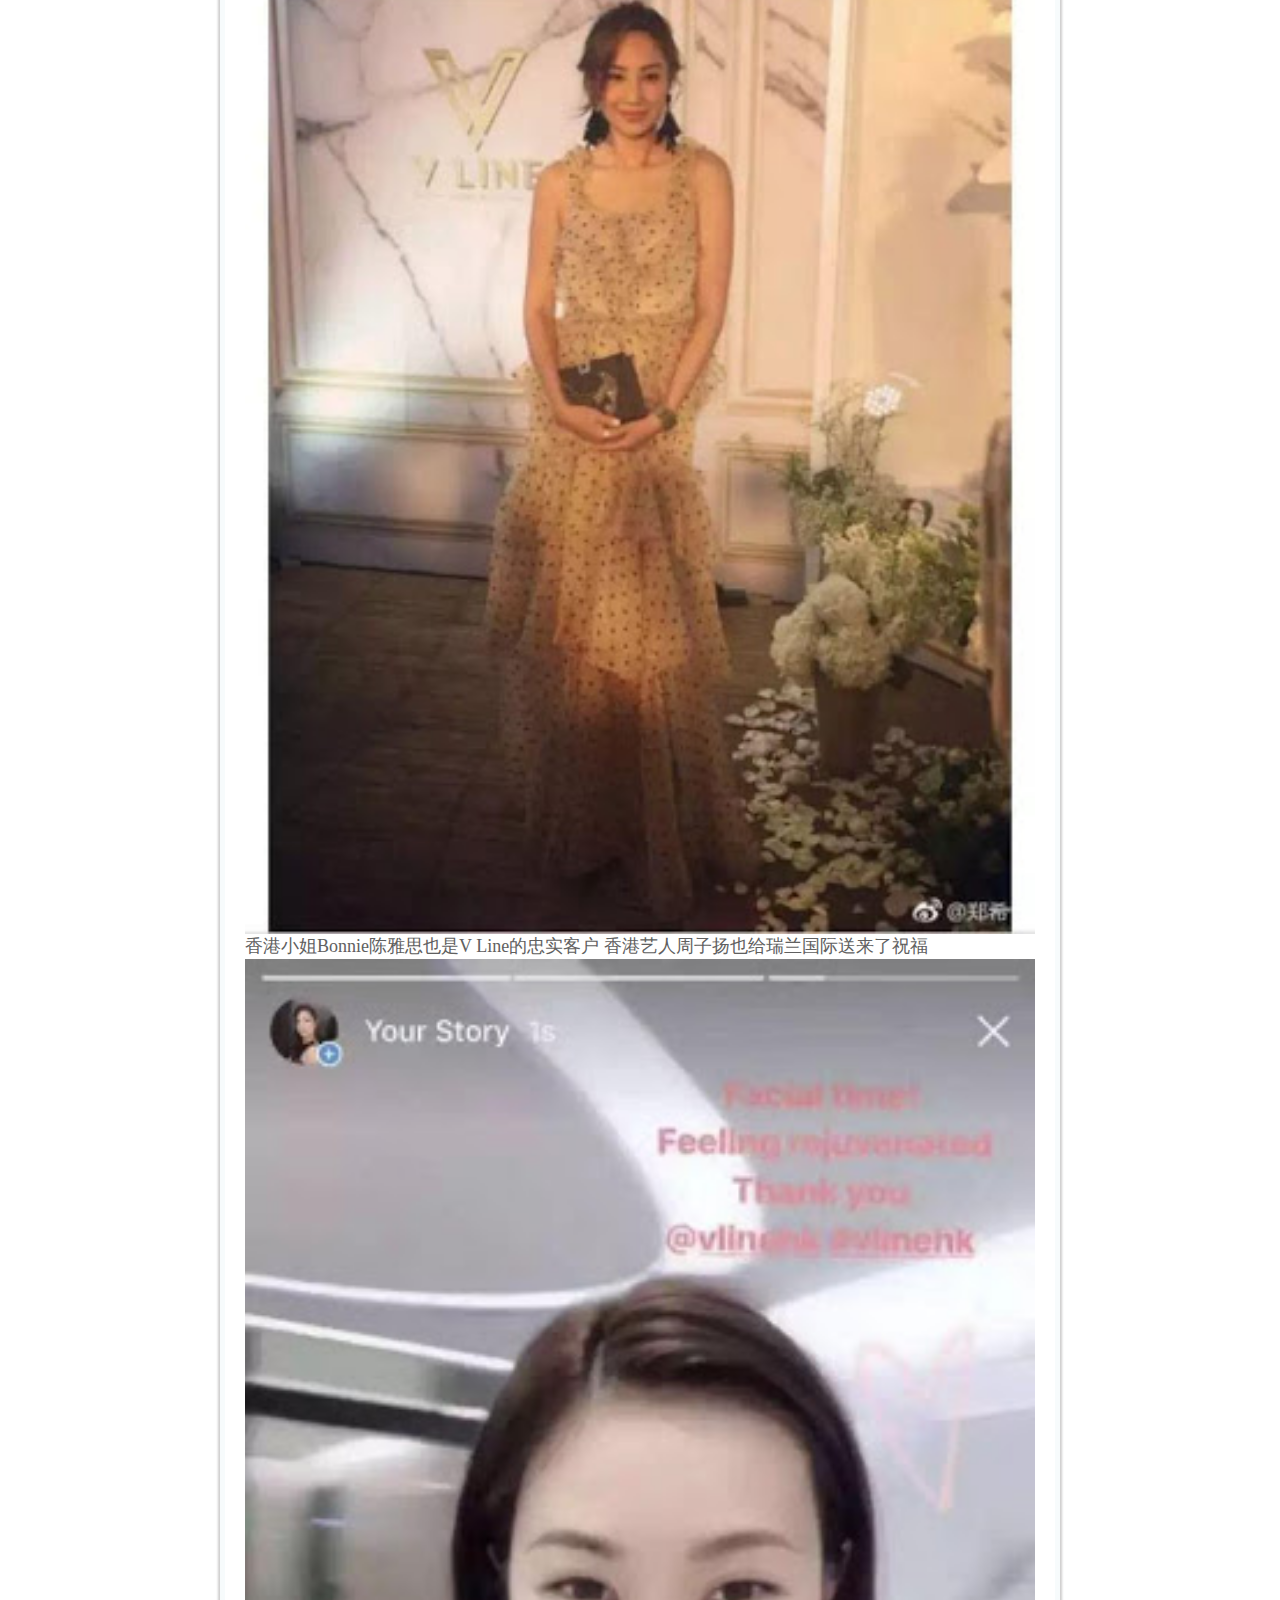
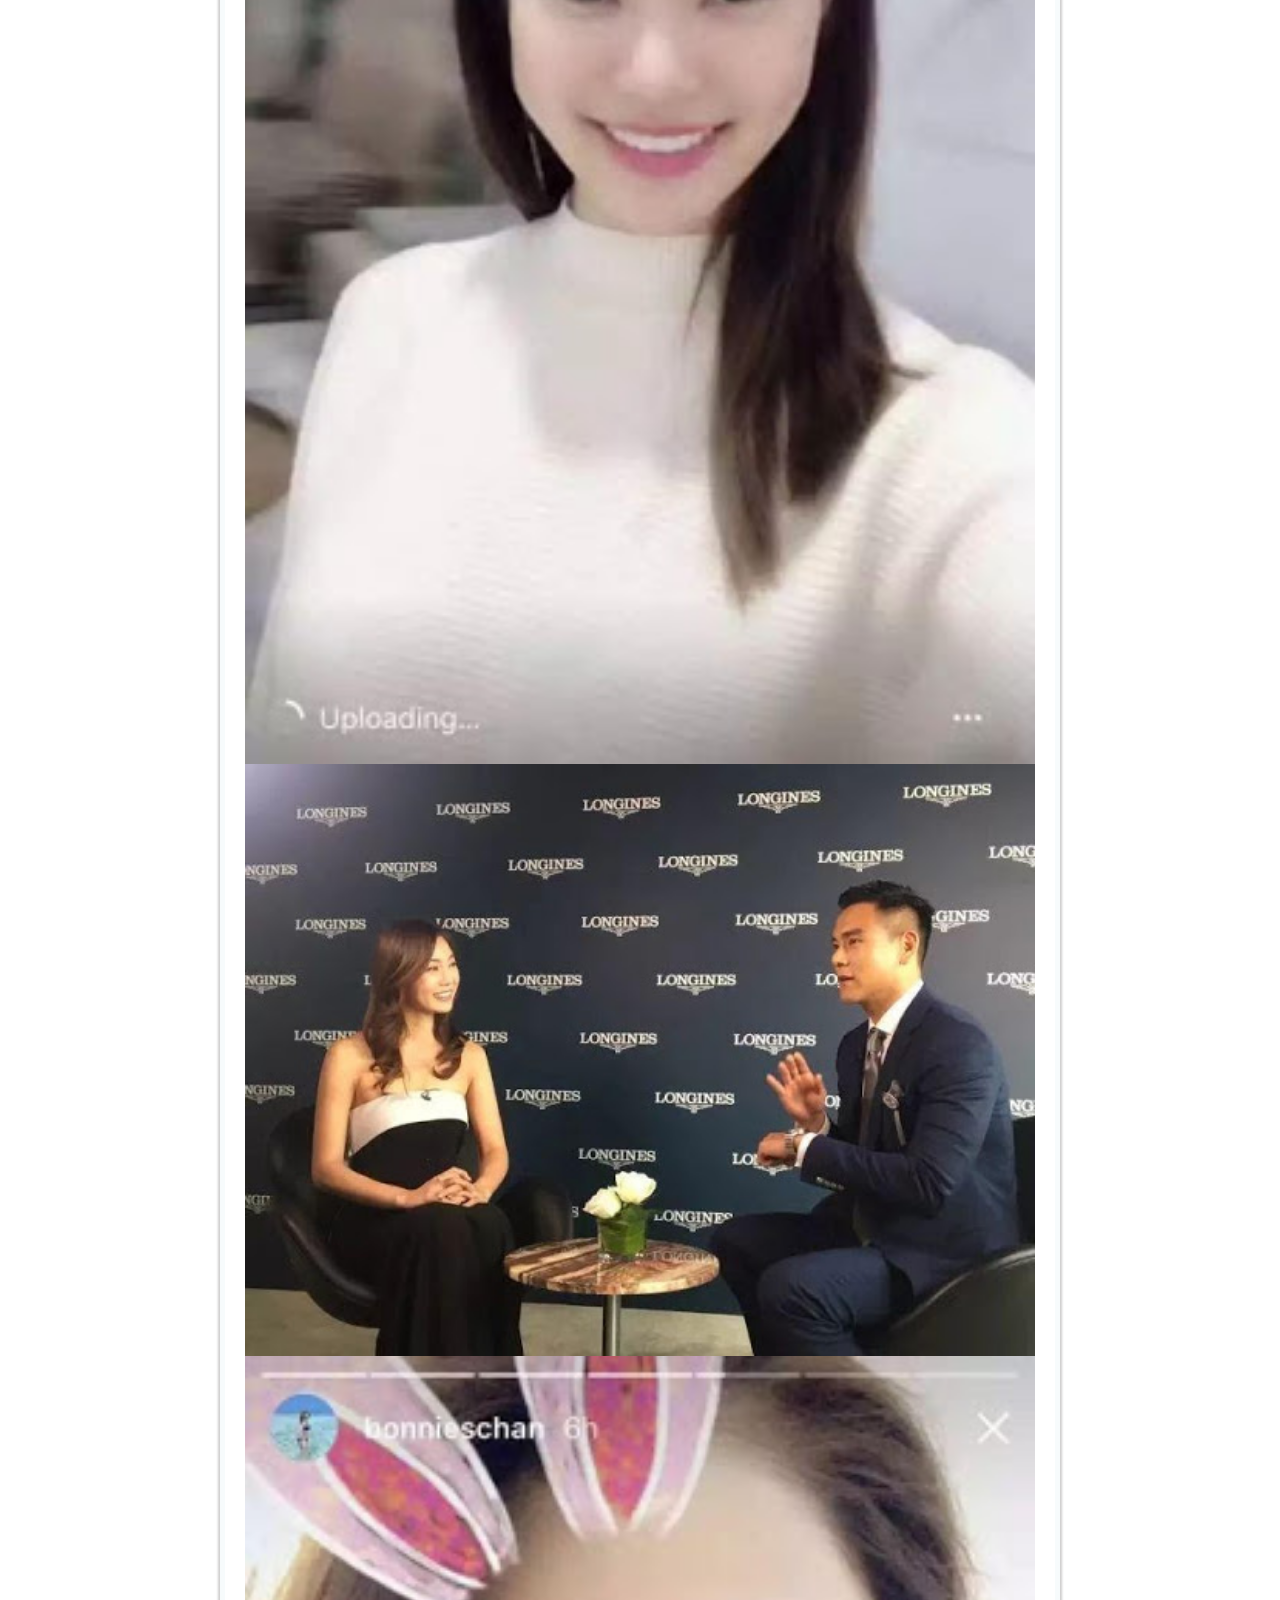
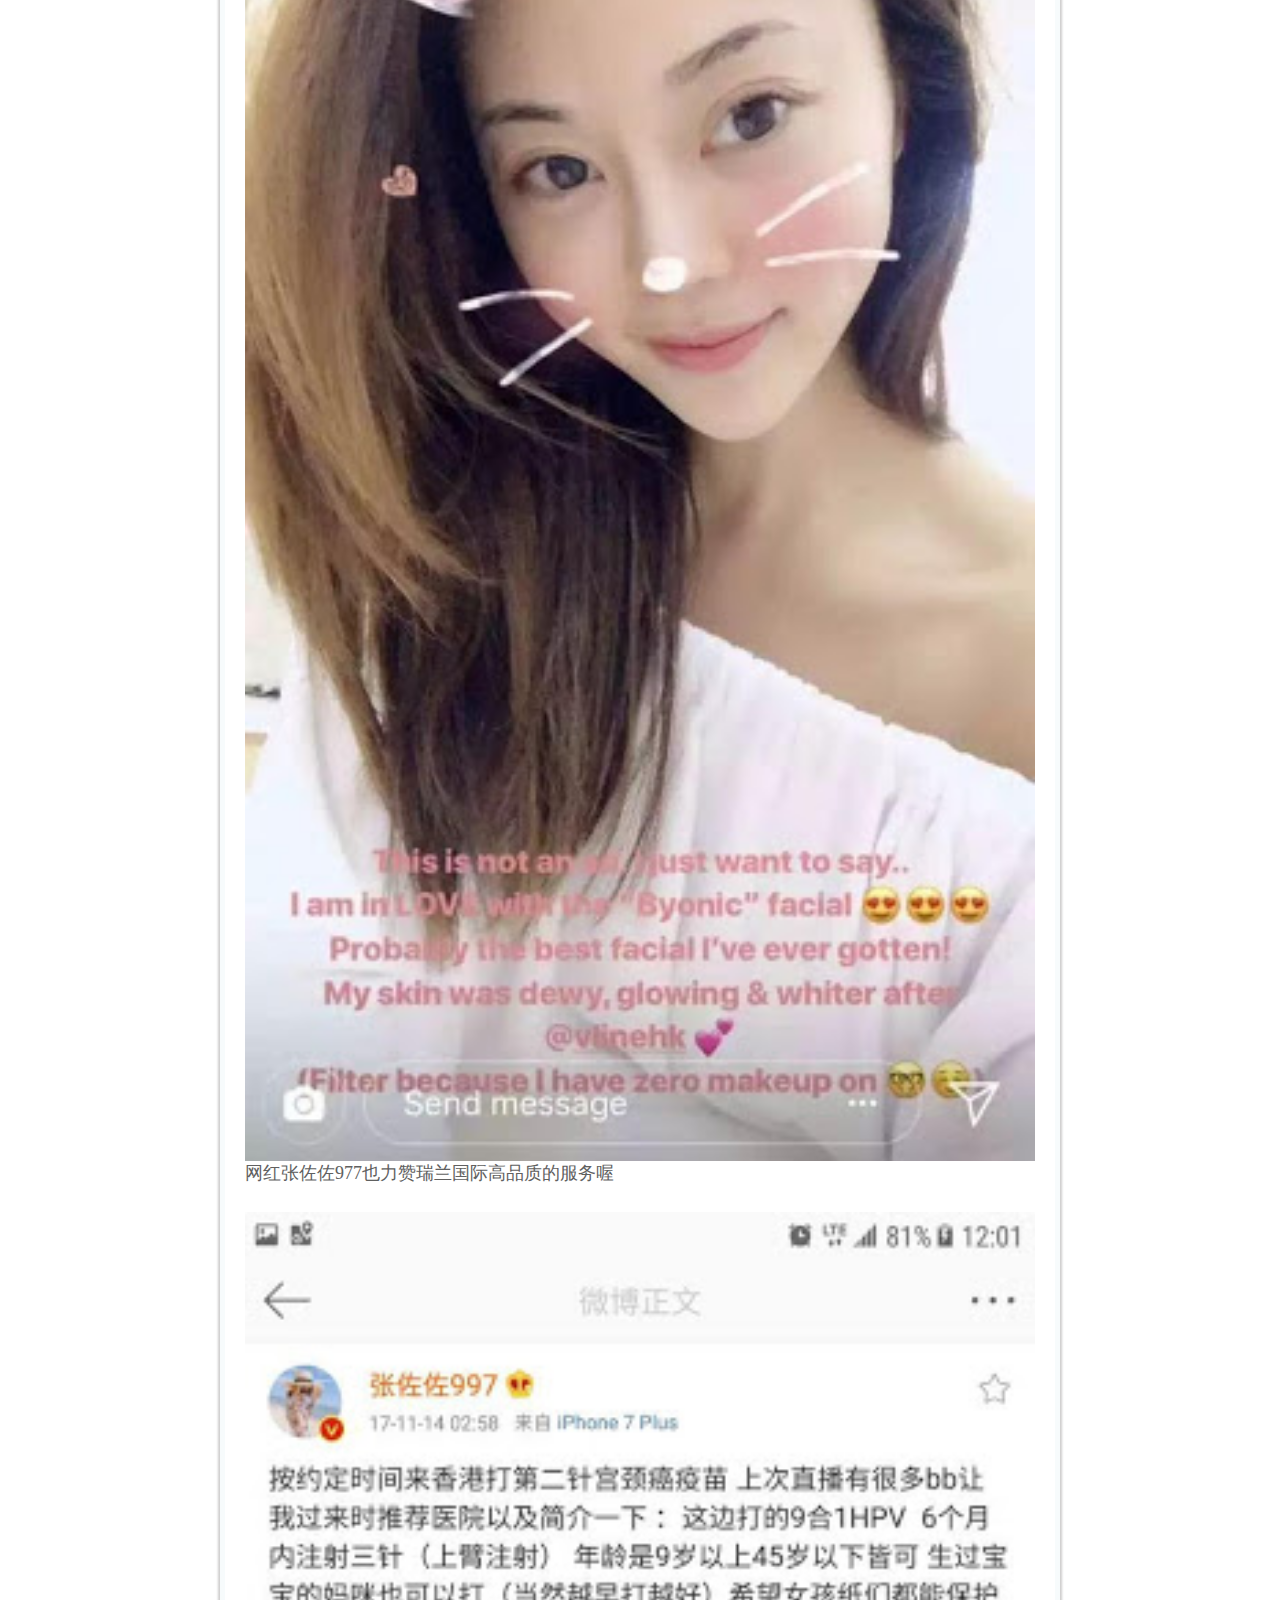
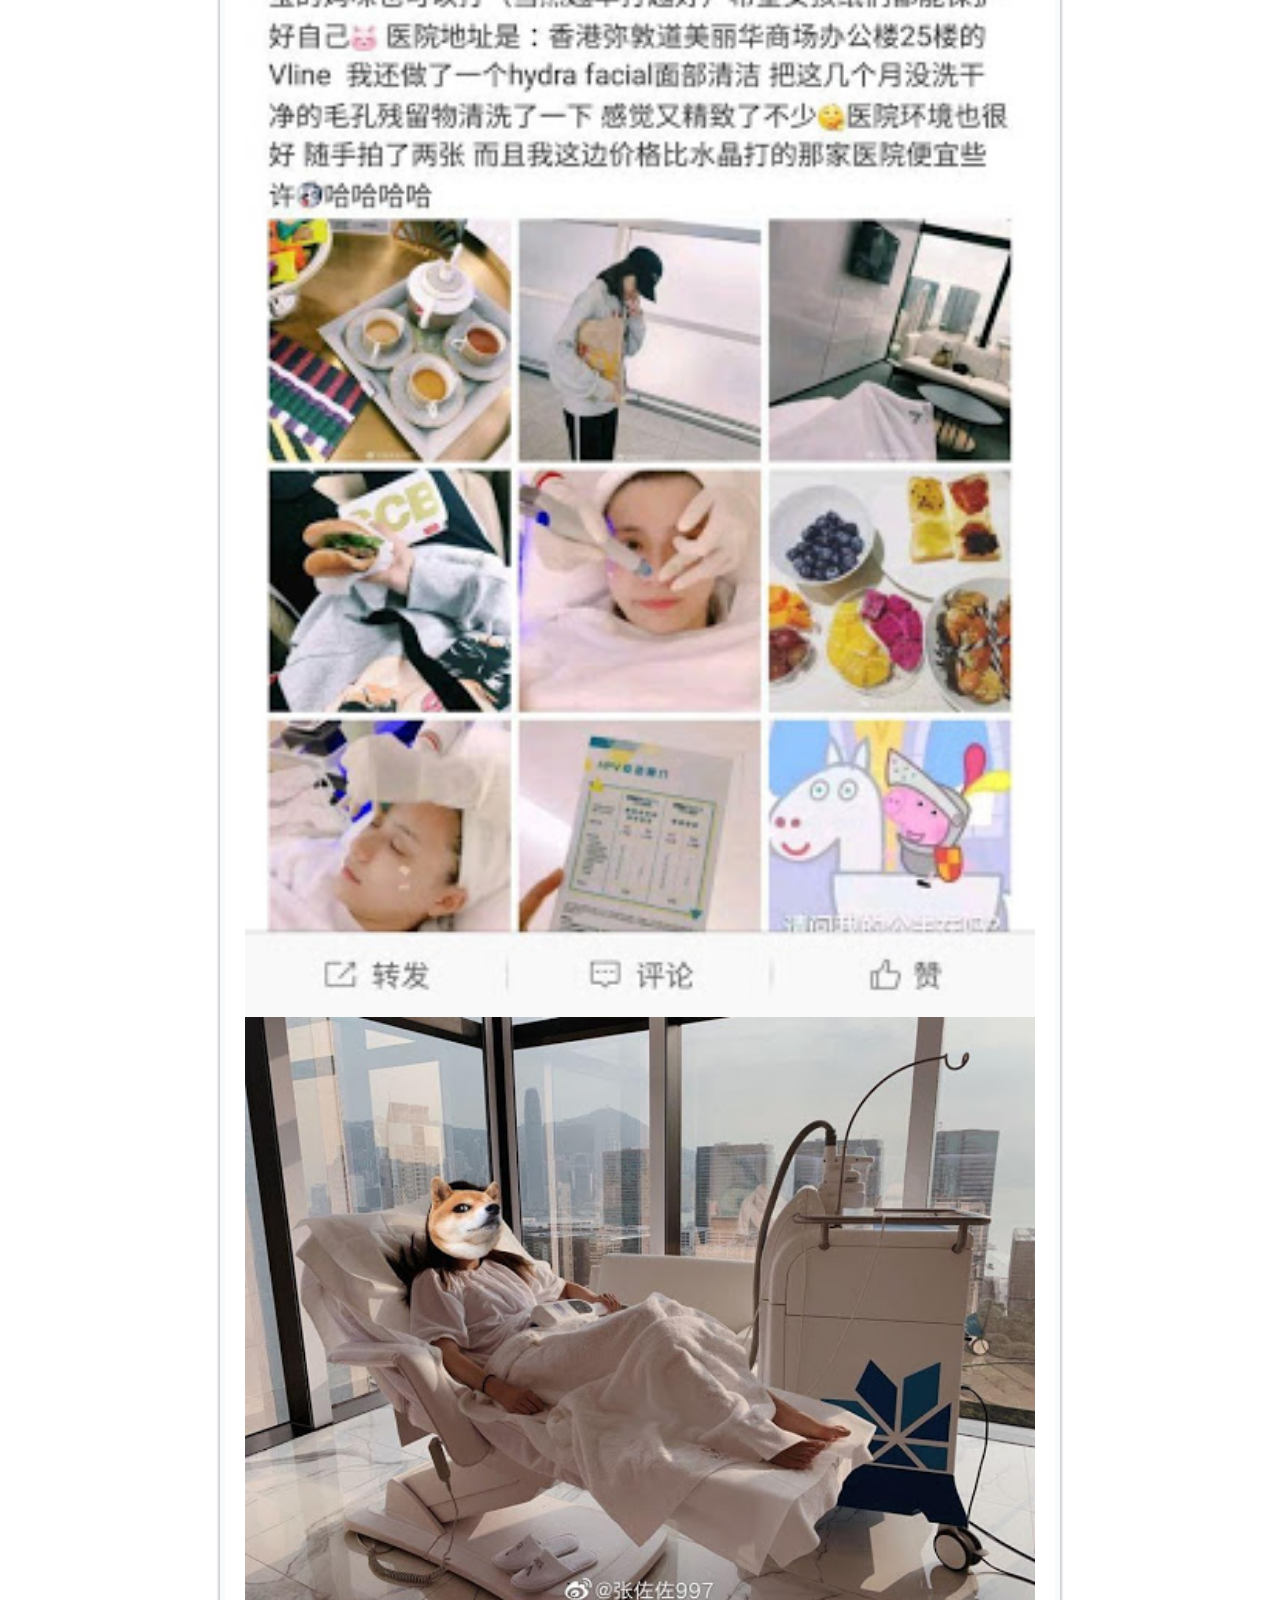
==== commit 4213cb3d: "help" ====
--- a/vline.html
+++ b/vline.html
@@ -131,7 +131,7 @@
     </p>
   
   
-  </div></div><div style="clear: both;"></div><div class="col-md-12" style="margin-top: 5px;"><span style="font-size: 24pt;"><a href="https://32d232-eo9v" target="_blank" class="btn btn-default btn-style" rel="noopener">WATCH NOW</a></span></div></div></div></div></div></div><div class="copyrights"><p style="font-size: 19px; margin-top: 0px; font-weight: 400;"><span style="color: #808080;"><span style="font-size: 12pt;">THIS IS AN ADVERTISEMENT AND NOT AN ACTUAL NEWS ARTICLE, BLOG, OR </span><span style="font-size: 12pt;">CONSUMER PROTECTION UPDATE</span></span></p><br><br> <span>Copyright © 2020 All Rights Reserved. 
+  </div></div><div style="clear: both;"></div><div class="col-md-12" style="margin-top: 5px;"><span style="font-size: 24pt;"><a href="http://www.vlineclinicusa.com/contact" target="_blank" class="btn btn-default btn-style" rel="noopener">CALL NOW</a></span></div></div></div></div></div></div><div class="copyrights"><p style="font-size: 19px; margin-top: 0px; font-weight: 400;"><span style="color: #808080;"><span style="font-size: 12pt;">THIS IS AN ADVERTISEMENT AND NOT AN ACTUAL NEWS ARTICLE, BLOG, OR </span><span style="font-size: 12pt;">CONSUMER PROTECTION UPDATE</span></span></p><br><br> <span>Copyright © 2020 All Rights Reserved. 
 
       This site is not a part of the Facebook website or Facebook Inc. <br>Additionally, this site is NOT endorsed by Facebook in any way. FACEBOOK is a trademark of FACEBOOK, Inc.</span><br><a href="./privacy.html" target="_blank" rel="noopener"><span>Privacy Policy </span></a><a href="./tos.html" target="_blank" rel="noopener"><span>Terms Of Service</span></a></div><p>
         
